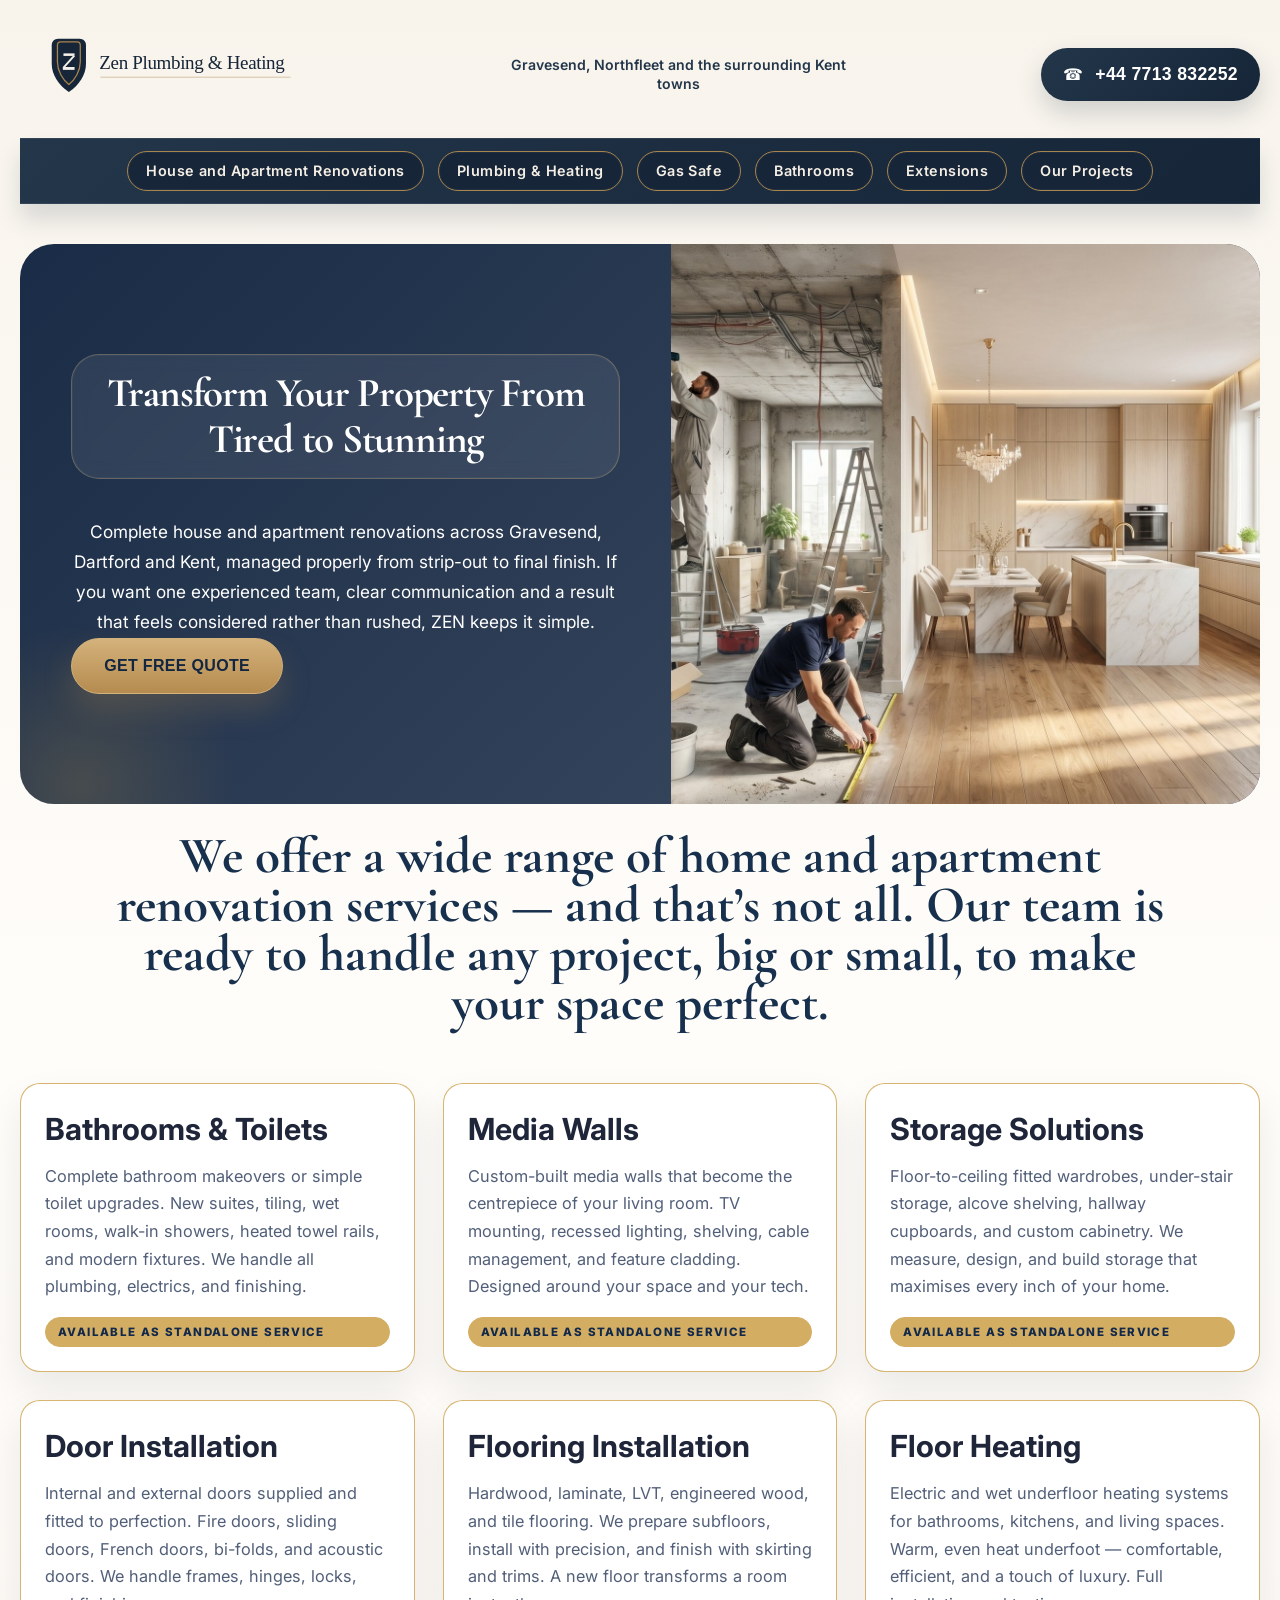
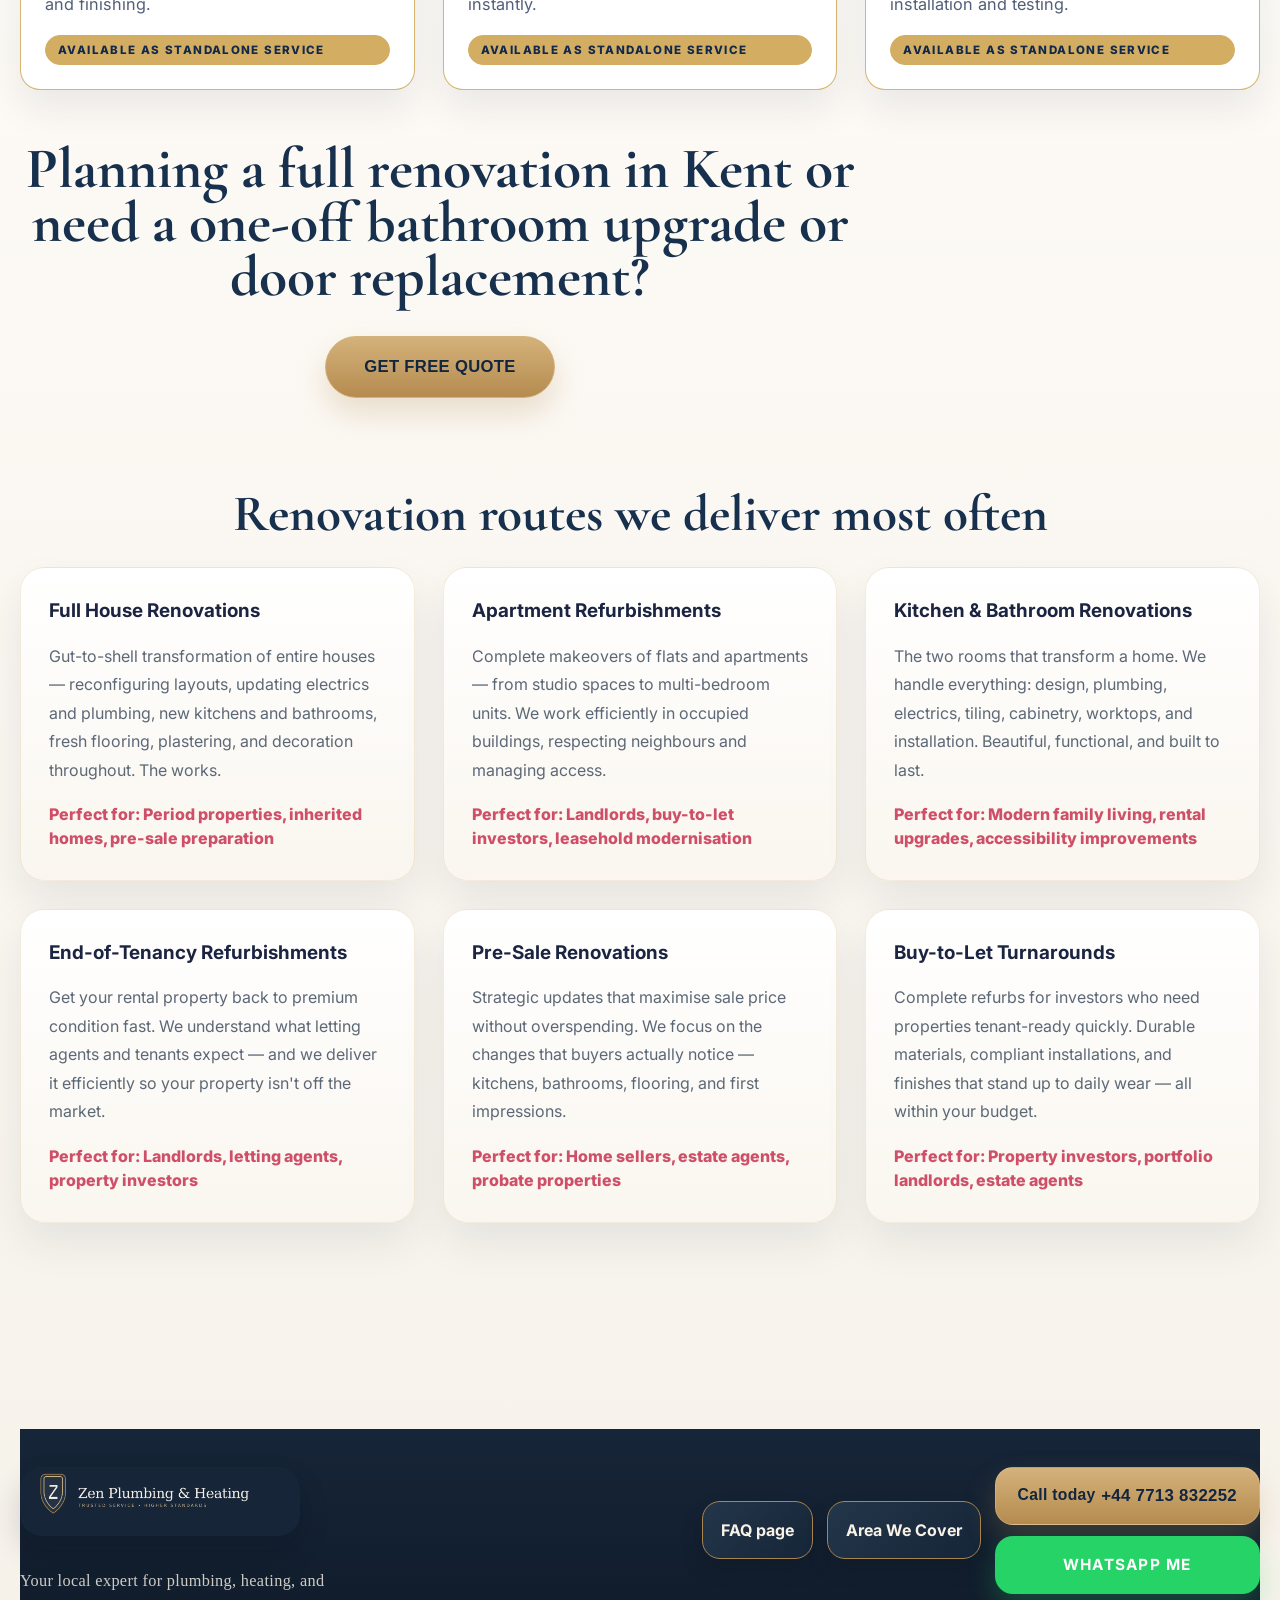
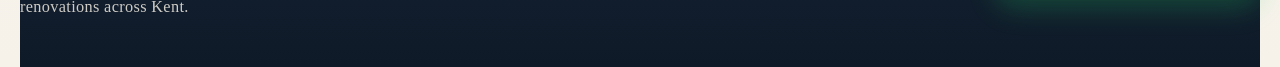
==== complete-renovations.html @ 617ad074 "Add files via upload" ====
<!DOCTYPE html>
<html lang="en">
<head>
  <meta charset="UTF-8" />
  <meta name="viewport" content="width=device-width, initial-scale=1.0" />
  <title>Complete Renovations | ZEN Property Services – Gravesend & Kent</title>
  <meta name="description" content="Founder-led plumbing, heating and home improvement services with 20+ years of experience across Dartford, Gravesend, Bexley and surrounding areas." />
  <link rel="preconnect" href="https://fonts.googleapis.com" />
  <link rel="preconnect" href="https://fonts.gstatic.com" crossorigin />
  <link href="https://fonts.googleapis.com/css2?family=Cormorant+Garamond:wght@500;600;700&family=Inter:wght@400;500;600;700&display=swap" rel="stylesheet" />
    <link rel="stylesheet" href="homepage-v2.css" />
    <link rel="stylesheet" href="homepage-v3-overrides.css" />
  <style>
.ren-shell { padding: 40px 0 84px; }
    .ren-section { margin-top: 28px; }

    .ren-hero {
      background: linear-gradient(135deg, rgba(16,35,63,0.96), rgba(16,35,63,0.8));
      color: #fff;
      border-radius: 34px;
      overflow: hidden;
      box-shadow: var(--zen-shadow);
      position: relative;
      display: grid;
      grid-template-columns: minmax(0, 1.05fr) minmax(320px, 0.95fr);
      min-height: 560px;
    }
    .ren-hero::after {
      content: '';
      position: absolute;
      inset: auto auto -140px -100px;
      width: 320px;
      height: 320px;
      border-radius: 50%;
      background: radial-gradient(circle, rgba(185,147,69,0.22), transparent 70%);
      pointer-events: none;
    }
    .ren-hero-copy {
      padding: 56px 48px;
      position: relative;
      z-index: 1;
      display: flex;
      flex-direction: column;
      justify-content: center;
    }
    .eyebrow {
      display: inline-flex;
      align-items: center;
      gap: 8px;
      width: fit-content;
      padding: 8px 14px;
      border-radius: 999px;
      background: rgba(255,255,255,0.08);
      border: 1px solid rgba(255,255,255,0.1);
      color: #f2dfb2;
      font-size: 0.78rem;
      letter-spacing: 0.14em;
      text-transform: uppercase;
      font-weight: 700;
    }
    .ren-hero h1,
    .ren-title,
    .cta-title,
.ren-hero h1 { font-size: clamp(3rem, 5vw, 5rem); }
    .ren-hero p {
      margin: 20px 0 0;
      max-width: 580px;
      color: rgba(255,255,255,0.82);
      font-size: 1.05rem;
      line-height: 1.75;
    }
    .ren-hero-actions { display: flex; flex-wrap: wrap; gap: 16px; justify-content: center; }
    .btn-primary,
    .btn-secondary {
      display: inline-flex;
      align-items: center;
      justify-content: center;
      padding: 14px 22px;
      border-radius: 999px;
      font-weight: 700;
      cursor: pointer;
      border: 0;
      font-family: inherit;
      font-size: 0.95rem;
    }
    .btn-primary {
      background: linear-gradient(135deg, #cfb16d, var(--zen-gold));
      color: var(--zen-navy-deep);
      box-shadow: 0 16px 32px rgba(185,147,69,0.28);
    }
    .btn-secondary {
      background: rgba(255,255,255,0.08);
      color: #fff;
      border: 1px solid rgba(255,255,255,0.16);
    }
    .ren-hero-points {
      display: grid;
      grid-template-columns: repeat(2, minmax(0, 1fr));
      gap: 12px;
      margin-top: 28px;
    }
    .ren-hero-points span {
      padding: 14px 16px;
      border-radius: 20px;
      background: rgba(255,255,255,0.08);
      border: 1px solid rgba(255,255,255,0.1);
      color: rgba(255,255,255,0.84);
      font-size: 0.92rem;
    }
    .ren-hero-media {
      position: relative;
      min-height: 100%;
      background: #0d1f39;
    }
    .ren-hero-media img {
      width: 100%;
      height: 100%;
      object-fit: cover;
    }
    .ren-hero-badge {
      position: absolute;
      right: 24px;
      bottom: 24px;
      max-width: 240px;
      padding: 18px 18px 16px;
      border-radius: 24px;
      background: rgba(255,255,255,0.94);
      color: var(--zen-ink);
      box-shadow: 0 16px 34px rgba(0,0,0,0.2);
    }
    .ren-hero-badge strong {
      display: block;
      font-size: 0.86rem;
      letter-spacing: 0.1em;
      text-transform: uppercase;
      color: var(--zen-navy);
    }
    .ren-hero-badge span {
      display: block;
      margin-top: 10px;
      color: var(--zen-muted);
      line-height: 1.6;
      font-size: 0.92rem;
    }

    .ren-grid-4,
    .ren-grid-3,
    .ren-gallery,
    .ren-cards,
    .footer-grid {
      display: grid;
      gap: 18px;
    }
    .ren-grid-4 { grid-template-columns: repeat(4, minmax(0, 1fr)); }
    .ren-grid-3 { grid-template-columns: repeat(3, minmax(0, 1fr)); }
    .ren-gallery { grid-template-columns: repeat(4, minmax(0, 1fr)); }
    .ren-cards { grid-template-columns: repeat(2, minmax(0, 1fr)); }
    .footer-grid { grid-template-columns: 1.2fr 0.8fr 0.8fr; }

    .stat-card,
    .panel,
    .service-card,
    .gallery-card,
    .phrase-card,
    .process-card,
    .cta-shell,
.stat-card,
    .process-card,
    .phrase-card,
    .service-card,
    .panel,
    .cta-shell { padding: 26px; }

    .stat-card strong,
    .service-card strong,
    .process-card strong,
    .phrase-card strong {
      display: block;
      font-size: 1rem;
      color: var(--zen-navy);
    }
    .stat-card span,
    .service-card p,
    .process-card p,
    .phrase-card p,
    .panel p,
    .cta-shell p,
.stat-card span { display: block; margin-top: 10px; font-size: 0.95rem; }

    .ren-title {
      font-size: clamp(2.25rem, 4vw, 3.4rem);
      color: var(--zen-navy);
    }
    .ren-intro {
      margin: 12px 0 0;
      max-width: 760px;
      color: var(--zen-muted);
      line-height: 1.8;
      font-size: 1rem;
    }

    .owner-panel {
      display: grid;
      grid-template-columns: 1.1fr 0.9fr;
      gap: 0;
      overflow: hidden;
    }
    .owner-copy {
      padding: 34px;
      background: linear-gradient(180deg, #fff 0%, #fbf8f2 100%);
    }
    .owner-copy h2 {
      margin: 0;
      font-family: 'Cormorant Garamond', serif;
      font-size: clamp(2rem, 3vw, 3rem);
      color: var(--zen-navy);
      line-height: 1.02;
    }
    .owner-copy p { margin: 16px 0 0; }
    .owner-notes {
      display: grid;
      gap: 14px;
      margin-top: 22px;
    }
    .owner-note {
      padding: 18px 18px;
      border-radius: 22px;
      background: rgba(185,147,69,0.09);
      border: 1px solid rgba(185,147,69,0.18);
    }
    .owner-note strong {
      display: block;
      color: var(--zen-navy);
      margin-bottom: 6px;
    }
    .owner-media { min-height: 100%; }
    .owner-media img { width: 100%; height: 100%; object-fit: cover; }

    .service-card {
      display: flex;
      flex-direction: column;
      gap: 14px;
    }
    .service-card .tag {
      display: inline-flex;
      width: fit-content;
      padding: 8px 12px;
      border-radius: 999px;
      background: var(--zen-gold-soft);
      color: var(--zen-navy);
      font-size: 0.78rem;
      letter-spacing: 0.12em;
      text-transform: uppercase;
      font-weight: 700;
    }
    .service-card ul {
      margin: 0;
      padding-left: 18px;
      color: var(--zen-muted);
      line-height: 1.7;
    }

    .process-card {
      position: relative;
      overflow: hidden;
    }
    .process-step {
      display: inline-grid;
      place-items: center;
      width: 42px;
      height: 42px;
      border-radius: 50%;
      background: var(--zen-navy);
      color: #fff;
      font-weight: 700;
      margin-bottom: 16px;
    }

    .gallery-band {
      background: linear-gradient(135deg, var(--zen-navy), var(--zen-navy-deep));
      color: #fff;
      border-radius: 34px;
      padding: 30px;
      box-shadow: var(--zen-shadow);
    }
    .gallery-band .ren-title { color: #fff; }
    .gallery-band .ren-intro { color: rgba(255,255,255,0.72); }
    .gallery-card {
      overflow: hidden;
      background: rgba(255,255,255,0.06);
      border-color: rgba(255,255,255,0.08);
      box-shadow: none;
    }
    .gallery-card img {
      aspect-ratio: 0.95 / 1;
      width: 100%;
      object-fit: cover;
    }
    .gallery-card div { padding: 16px; }
    .gallery-card strong {
      display: block;
      color: #fff;
      margin-bottom: 6px;
    }
    .gallery-card span {
      color: rgba(255,255,255,0.72);
      font-size: 0.92rem;
      line-height: 1.6;
    }

    .phrase-card {
      background: linear-gradient(180deg, #fff 0%, #fbf8f2 100%);
    }

    .cta-shell {
      display: grid;
      grid-template-columns: 1fr auto;
      align-items: center;
      gap: 24px;
      background: linear-gradient(135deg, #fff 0%, #faf4ea 100%);
    }
    .cta-title {
      font-size: clamp(2rem, 4vw, 3.2rem);
      color: var(--zen-navy);
    }
    .cta-actions {
      display: flex;
      gap: 12px;
      flex-wrap: wrap;
      justify-content: flex-end;
    }
.footer-bottom {
      margin-top: 22px;
      padding-top: 18px;
      border-top: 1px solid rgba(255,255,255,0.1);
      color: rgba(255,255,255,0.65);
      font-size: 0.88rem;
    }

    .quote-modal {
      position: fixed;
      inset: 0;
      background: rgba(7, 16, 31, 0.72);
      display: none;
      align-items: center;
      justify-content: center;
      padding: 24px 0;
      z-index: 60;
    }
.modal-close {
      position: absolute;
      right: 18px;
      top: 18px;
      width: 42px;
      height: 42px;
      border-radius: 50%;
      border: 0;
      background: rgba(16,35,63,0.08);
      color: var(--zen-navy);
      font-size: 1.1rem;
      cursor: pointer;
    }
    .quote-form {
      display: grid;
      gap: 14px;
      margin-top: 22px;
    }
    .quote-form label {
      display: grid;
      gap: 8px;
      color: var(--zen-navy);
      font-weight: 600;
      font-size: 0.95rem;
    }
    .quote-form input,
    .quote-form textarea {
      width: 100%;
      border-radius: 18px;
      border: 1px solid rgba(16,35,63,0.14);
      padding: 14px 16px;
      font: inherit;
      color: var(--zen-ink);
      background: #fff;
    }
    .quote-form textarea {
      min-height: 140px;
      resize: vertical;
    }

    @media (max-width: 1080px) {
      .ren-hero,
      .owner-panel,
      .cta-shell,
      .footer-grid { grid-template-columns: 1fr; }
      .ren-grid-4 { grid-template-columns: repeat(2, minmax(0, 1fr)); }
      .ren-grid-3 { grid-template-columns: repeat(2, minmax(0, 1fr)); }
      .ren-gallery { grid-template-columns: repeat(2, minmax(0, 1fr)); }
      .cta-actions { justify-content: flex-start; }
      .ren-hero-media { min-height: 340px; }
    }
    @media (max-width: 720px) {
      .ren-benefits-grid { grid-template-columns: 1fr; }
      .ren-benefits-grid { display: grid; grid-template-columns: repeat(4, minmax(0, 1fr)); gap: 18px; }
      .ren-shell { width: min(var(--zen-max), calc(100% - 20px)); padding: 22px 0 64px; }
      .topbar-inner, .nav-inner { width: min(var(--zen-max), calc(100% - 20px)); }
      .ren-grid-4,
      .ren-grid-3,
      .ren-gallery,
      .ren-cards { grid-template-columns: 1fr; }
      .ren-hero-copy,
      .owner-copy,
      .stat-card,
      .service-card,
      .process-card,
      .phrase-card,
      .cta-shell,
.ren-hero-points { grid-template-columns: 1fr; }
      .ren-hero-badge {
        position: static;
        margin: 18px;
        max-width: none;
      }
}
  

        .ren-hero--textonly {
            padding: 72px 0 36px;
        }

        .ren-hero-layout--single {
            display: block;
            max-width: 900px;
        }

        .ren-hero--textonly .ren-hero-copy { align-items: center; text-align: center; padding-top: 8px; }

        .ren-hero--textonly h1 { margin: 0 0 18px; text-align: center; display: flex; justify-content: center; }

        .ren-hero--textonly p { max-width: 860px; margin: 0 auto; color: #ffffff; font-size: 1.08rem; line-height: 1.75; text-align: center; }

        .ren-hero--textonly h1 span { display: inline-block; padding: 10px 22px; border: 1px solid rgba(214, 176, 92, 0.9); border-radius: 999px; background: rgba(255,255,255,0.08); color: #f5efe2; font-size: clamp(1.9rem, 3.8vw, 3rem); line-height: 1.08; }
.ren-hero--textonly .ren-hero-copy { align-items: center; text-align: center; padding-top: 8px; }
.ren-hero--textonly p { max-width: 860px; margin: 0 auto; color: #ffffff; font-size: 1.08rem; line-height: 1.75; text-align: center; }
.ren-hero-actions { display: flex; flex-wrap: wrap; gap: 16px; justify-content: center; }
.ren-hero-actions .button-gold { display: inline-flex; align-items: center; justify-content: center; padding: 18px 30px; border-radius: 999px; font-size: 0.95rem; font-weight: 800; letter-spacing: 0.02em; text-decoration: none; transition: transform 0.2s ease, box-shadow 0.2s ease; background: #d3ad62; color: #13294b; border: 1px solid #d3ad62; box-shadow: none; }
.ren-hero-actions .button-outline-dark { display: inline-flex; align-items: center; justify-content: center; padding: 18px 30px; border-radius: 999px; font-size: 0.95rem; font-weight: 800; letter-spacing: 0.02em; text-decoration: none; transition: transform 0.2s ease, box-shadow 0.2s ease; background: rgba(37, 56, 89, 0.96); color: #ffffff; border: 1px solid rgba(255,255,255,0.72); box-shadow: none; }
.ren-benefits-grid { display: grid; grid-template-columns: repeat(4, minmax(0, 1fr)); gap: 18px; }
.ren-card--bright { background: linear-gradient(180deg, #ffffff 0%, #fff8ef 100%); border: 1px solid rgba(211, 173, 98, 0.9); box-shadow: 0 18px 40px rgba(15, 23, 42, 0.08); }
.ren-card--bright h3 { color: #13294b; }
.ren-card--bright p { color: #44506a; }
.standalone-card { background: #fff; border-radius: 20px; box-shadow: 0 18px 38px rgba(15, 23, 42, 0.08); border: 1px solid rgba(211, 173, 98, 0.9); }
.standalone-badge { background: #d3ad62; color: #13294b; display: inline-flex; align-items: center; gap: 8px; padding: 7px 12px; border-radius: 999px; font-size: 0.72rem; font-weight: 800; letter-spacing: 0.12em; text-transform: uppercase; }
.ren-hero-actions { display: flex; flex-wrap: wrap; gap: 16px; justify-content: center; }

        .ren-benefits--bright {
            padding: 8px 0 28px;
        }

        .ren-card--bright { background: linear-gradient(180deg, #ffffff 0%, #fff8ef 100%); border: 1px solid rgba(211, 173, 98, 0.9); box-shadow: 0 18px 40px rgba(15, 23, 42, 0.08); }

        .ren-card--bright h3 {
            color: #1f2940;
        }

        .ren-card--bright p {
            color: #52607a;
        }

        .ren-trust--simple {
            padding: 22px 0 18px;
        }

        .ren-text-block {
            max-width: 860px;
        }

        .ren-text-block h2 {
            margin: 0 0 18px;
        }

        .ren-text-block p {
            margin: 0 0 14px;
            color: #44506a;
            line-height: 1.8;
            font-size: 1.02rem;
        }

        .ren-services--standalone {
            padding: 20px 0 40px;
        }

        .ren-service-grid--textonly {
            display: grid;
            grid-template-columns: repeat(3, minmax(0, 1fr));
            gap: 28px;
        }

        .standalone-card { background: #fff; border-radius: 20px; box-shadow: 0 18px 38px rgba(15, 23, 42, 0.08); border: 1px solid rgba(211, 173, 98, 0.9); }

        .standalone-card__body {
            padding: 28px 24px 24px;
            display: flex;
            flex-direction: column;
            gap: 16px;
            min-height: 100%;
        }

        .standalone-card h3 {
            margin: 0;
            font-size: 1.9rem;
            line-height: 1.15;
            color: #20263a;
        }

        .standalone-card p {
            margin: 0;
            color: #525f79;
            line-height: 1.7;
            font-size: 1.02rem;
        }

        .standalone-badge { background: #d3ad62; color: #13294b; display: inline-flex; align-items: center; gap: 8px; padding: 7px 12px; border-radius: 999px; font-size: 0.72rem; font-weight: 800; letter-spacing: 0.12em; text-transform: uppercase; }

        .ren-final-cta--simple {
            padding: 12px 0 84px;
        }

        .ren-final-cta__inner {
            max-width: 840px;
        }

        .ren-final-cta__inner h2 {
            margin: 0 0 24px;
        }

        .ren-final-cta__actions {
            display: flex;
            flex-wrap: wrap;
            gap: 14px;
        }

        @media (max-width: 980px) {
            .ren-service-grid--textonly {
                grid-template-columns: repeat(2, minmax(0, 1fr));
            }
        }

        @media (max-width: 720px) {
      .ren-benefits-grid { display: grid; grid-template-columns: repeat(4, minmax(0, 1fr)); gap: 18px; }
            .ren-hero--textonly {
                padding-top: 52px;
            }

            .ren-service-grid--textonly {
                grid-template-columns: 1fr;
            }

            .standalone-card h3 {
                font-size: 1.55rem;
            }
        }

    </style>

<style id="eh-final-complete-style">

:root { --eh-gold:#d3ad62; --eh-blue:#2d466f; --eh-navy:#13294b; }
.ren-hero, .renovation-hero, .hero { text-align:center; }
.ren-hero h1, .ren-title, .cta-title {
  font-family: "Cormorant Garamond", Georgia, serif !important;
  font-size: clamp(2rem, 3.2vw, 3rem) !important;
  line-height: 1.1 !important;
  letter-spacing: 0.01em;
  max-width: 900px;
  margin: 0 auto 18px !important;
}
.ren-hero h1 span, .ren-title span, .cta-title span {
  display:inline-block;
  padding: 12px 26px;
  border-radius: 999px;
  background: rgba(255,255,255,0.08);
  border: 1px solid rgba(211,173,98,0.9);
  backdrop-filter: blur(8px);
}
.ren-hero-copy p, .ren-copy p, .ren-hero p {
  color:#ffffff !important;
  max-width: 920px;
  margin-left:auto !important;
  margin-right:auto !important;
}
.ren-hero-actions, .cta-row, .hero-actions {
  display:flex !important;
  flex-wrap:wrap;
  justify-content:center !important;
  gap:18px !important;
}
.ren-hero-actions .btn-primary, .cta-row .btn-primary, .hero-actions .btn-primary,
.ren-hero-actions a[href*="quote"], .ren-hero a.btn-primary {
  background: var(--eh-gold) !important;
  color: var(--eh-navy) !important;
  border: 1px solid var(--eh-gold) !important;
  border-radius: 999px !important;
  box-shadow: none !important;
}
.ren-hero-actions .btn-secondary, .cta-row .btn-secondary, .hero-actions .btn-secondary,
.ren-hero-actions a[href*="owner"], .ren-hero-actions a[href*="tel"], .ren-hero a.btn-secondary {
  background: rgba(45,70,111,0.92) !important;
  color: #ffffff !important;
  border: 1px solid rgba(255,255,255,0.72) !important;
  border-radius: 999px !important;
  box-shadow: none !important;
}
.ren-benefits, .ren-benefits-grid, .ren-trust-grid, .service-grid, .services-grid, .card-grid {
  display:grid !important;
  grid-template-columns: repeat(3, minmax(0, 1fr)) !important;
  gap:18px !important;
}
.ren-benefits > *, .ren-benefits-grid > *, .ren-trust-grid > *, .service-grid > *, .services-grid > *, .card-grid > * {
  border:1px solid rgba(211,173,98,0.9) !important;
  border-radius:24px !important;
  background: rgba(255,255,255,0.05) !important;
  box-shadow:none !important;
}
.badge, .service-badge, .standalone-badge, .pill, .chip {
  background: var(--eh-gold) !important;
  color: var(--eh-navy) !important;
  border: 1px solid var(--eh-gold) !important;
  border-radius:999px !important;
}
.ren-hero {
  margin: 0 auto;
}
.ren-hero-copy {
  padding: clamp(40px, 4vw, 58px);
  align-items: flex-start;
}
.ren-hero h1 {
  margin: 0;
  max-width: 680px;
  font-family: "Cormorant Garamond", Georgia, serif;
  font-size: clamp(2.8rem, 4.8vw, 4.8rem);
  line-height: 0.94;
  letter-spacing: -0.03em;
}
.ren-hero h1 span {
  display: inline-block;
  padding: 16px 24px;
  border-radius: 28px;
  background: rgba(255,255,255,0.08);
  border: 1px solid rgba(212,178,123,0.32);
  box-shadow: inset 0 0 0 1px rgba(255,255,255,0.04);
}
.ren-hero p {
  color: #ffffff !important;
  max-width: 640px;
  font-size: 1.08rem;
}
.ren-hero .button,
.ren-final-cta__actions .button {
  display: inline-flex;
  align-items: center;
  justify-content: center;
  padding: 18px 32px;
  border-radius: 999px;
  font-size: 1rem;
  font-weight: 800;
  text-decoration: none;
  letter-spacing: 0.02em;
}
.ren-hero .button-gold,
.ren-final-cta__actions .button-gold {
  background: linear-gradient(180deg, #d4b27b 0%, #b58b4f 100%) !important;
  color: #13263f !important;
  border: 1px solid #d4b27b !important;
  box-shadow: 0 16px 30px rgba(181, 139, 79, 0.24);
}
.ren-hero .button-white,
.ren-final-cta__actions .button-white {
  background: rgba(255,255,255,0.96) !important;
  color: #17304d !important;
  border: 1px solid rgba(200, 164, 106, 0.36) !important;
  box-shadow: 0 16px 30px rgba(17, 31, 47, 0.08);
}
.ren-benefits--bright {
  padding-top: 26px;
}
.ren-benefits-grid {
  display: block;
}
.ren-benefits-panel {
  display: grid;
  grid-template-columns: repeat(4, minmax(0, 1fr));
  overflow: hidden;
  border-radius: 28px;
  background: linear-gradient(180deg, rgba(255, 253, 250, 0.98) 0%, rgba(247, 243, 235, 0.98) 100%);
  border: 1px solid rgba(200, 164, 106, 0.34);
  box-shadow: 0 16px 34px rgba(17, 31, 47, 0.07);
}
.ren-card--bright {
  min-height: 164px;
  padding: 26px 22px;
  background: transparent !important;
  border: 0 !important;
  border-right: 1px solid rgba(200, 164, 106, 0.24) !important;
  box-shadow: none !important;
  text-align: center;
}
.ren-card--bright:last-child {
  border-right: 0 !important;
}
.ren-card--bright h3 {
  margin: 0 0 10px;
  color: #17304d;
  font-family: "Cormorant Garamond", Georgia, serif;
  font-size: 1.8rem;
  line-height: 0.98;
}
.ren-card--bright p {
  margin: 0;
  color: #5d6c7c;
  font-size: 0.97rem;
  line-height: 1.6;
}
.ren-services-intro {
  max-width: 1080px;
  margin: 0 auto 34px;
  text-align: center;
}
.ren-services-intro h2 {
  margin: 0;
  color: #17304d;
  font-family: "Cormorant Garamond", Georgia, serif;
  font-size: clamp(2.6rem, 4vw, 4rem);
  line-height: 0.96;
}
.ren-final-cta__inner {
  text-align: center;
}
.ren-final-cta__inner h2 {
  margin: 0 auto;
  max-width: 1080px;
  color: #17304d;
  font-family: "Cormorant Garamond", Georgia, serif;
  font-size: clamp(2.7rem, 4.5vw, 4.15rem);
  line-height: 0.94;
}
.ren-final-cta__actions {
  display: flex;
  justify-content: center;
  gap: 18px;
  flex-wrap: wrap;
  margin-top: 32px;
}
.ren-final-cta__actions .button {
  padding: 20px 38px;
  font-size: 1.04rem;
}
.ren-focus-cards {
  padding: 8px 0 86px;
}
.ren-focus-heading {
  max-width: 900px;
  margin: 0 auto 28px;
  text-align: center;
}
.ren-focus-heading h2 {
  margin: 0;
  color: #17304d;
  font-family: "Cormorant Garamond", Georgia, serif;
  font-size: clamp(2.5rem, 4vw, 3.9rem);
  line-height: 0.96;
}
.ren-focus-grid {
  display: grid;
  grid-template-columns: repeat(3, minmax(0, 1fr));
  gap: 28px;
}
.ren-focus-card {
  padding: 30px 28px;
  border-radius: 24px;
  background: linear-gradient(180deg, rgba(255,255,255,0.98) 0%, rgba(250,246,239,0.98) 100%);
  border: 1px solid rgba(200, 164, 106, 0.22);
  box-shadow: 0 20px 44px rgba(17, 31, 47, 0.08);
}
.ren-focus-card h3 {
  margin: 0 0 18px;
  color: #1b2440;
  font-size: 1.18rem;
  line-height: 1.35;
}
.ren-focus-card p {
  margin: 0;
  color: #5c6876;
  font-size: 1rem;
  line-height: 1.78;
}
.ren-focus-card .ren-focus-tag {
  display: block;
  margin-top: 18px;
  color: #cf4e68;
  font-weight: 800;
  line-height: 1.5;
}
@media (max-width: 980px) {
  .ren-benefits, .ren-benefits-grid, .ren-trust-grid, .service-grid, .services-grid, .card-grid {
    grid-template-columns: 1fr !important;
  }
  .ren-benefits-panel {
    grid-template-columns: 1fr;
  }
  .ren-card--bright {
    border-right: 0 !important;
    border-bottom: 1px solid rgba(200, 164, 106, 0.24) !important;
  }
  .ren-card--bright:last-child {
    border-bottom: 0 !important;
  }
  .ren-hero {
    grid-template-columns: 1fr;
  }
  .ren-focus-grid {
    grid-template-columns: repeat(2, minmax(0, 1fr));
  }
}
@media (max-width: 720px) {
  .ren-focus-grid {
    grid-template-columns: 1fr;
  }
}

</style>
</head>
<body>
  <div class="site-shell">
    <header class="topbar">
      <div class="container topbar-inner">
        <div class="brand-panel">
          <a class="brand-lockup" href="index.html" aria-label="Zen Plumbing & Heating home">
            <img src="assets/zen-logo-horizontal.svg" alt="Zen Plumbing & Heating" />
          </a>
        </div>
        <div class="header-microcopy" aria-label="Service area">
          <p class="header-microcopy-text">Gravesend, Northfleet and the surrounding Kent towns</p>
        </div>
        <div class="header-actions">
          <a class="phone-chip" href="tel:+447713832252" aria-label="Call Zen Plumbing and Heating">
            <span class="phone-chip-icon">☎</span>
            <span class="phone-chip-number">+44 7713 832252</span>
          </a>
        </div>
      </div>
    </header>

    <nav class="section-nav" aria-label="Primary">
      <div class="container nav-links">
        <a href="complete-renovations.html">House and Apartment Renovations</a>
        <a href="plumbing-heating.html">Plumbing &amp; Heating</a>
        <a href="gas-safe.html">Gas Safe</a>
        <a href="bathrooms.html">Bathrooms</a>
        <a href="extensions.html">Extensions</a>
        <a href="projects.html">Our Projects</a>
        
      </div>
    </nav>

    <main class="ren-shell">
  <section class="container ren-hero">
    <div class="ren-hero-copy">
      <h1><span>Transform Your Property From Tired to Stunning</span></h1>
      <p>Complete house and apartment renovations across Gravesend, Dartford and Kent, managed properly from strip-out to final finish. If you want one experienced team, clear communication and a result that feels considered rather than rushed, ZEN keeps it simple.</p>
      <div class="ren-hero-actions">
        <button class="button button-gold" type="button" data-open-quote-modal data-cta-label="GET FREE QUOTE">GET FREE QUOTE</button>
      </div>
    </div>
    <div class="ren-hero-media">
      <img src="assets/complete-renovations-hero-20260628.jpeg" alt="Home renovation before and after transformation" />
    </div>
  </section>

  <section class="ren-section">
    <div class="container ren-services-intro">
      <h2>We offer a wide range of home and apartment renovation services &mdash; and that&rsquo;s not all. Our team is ready to handle any project, big or small, to make your space perfect.</h2>
    </div>
  </section>

  <section class="ren-services ren-services--standalone">
    <div class="container">
      <div class="ren-service-grid ren-service-grid--textonly">
        <article class="standalone-card">
          <div class="standalone-card__body">
            <h3>Bathrooms &amp; Toilets</h3>
            <p>Complete bathroom makeovers or simple toilet upgrades. New suites, tiling, wet rooms, walk-in showers, heated towel rails, and modern fixtures. We handle all plumbing, electrics, and finishing.</p>
            <span class="standalone-badge">Available as standalone service</span>
          </div>
        </article>
        <article class="standalone-card">
          <div class="standalone-card__body">
            <h3>Media Walls</h3>
            <p>Custom-built media walls that become the centrepiece of your living room. TV mounting, recessed lighting, shelving, cable management, and feature cladding. Designed around your space and your tech.</p>
            <span class="standalone-badge">Available as standalone service</span>
          </div>
        </article>
        <article class="standalone-card">
          <div class="standalone-card__body">
            <h3>Storage Solutions</h3>
            <p>Floor-to-ceiling fitted wardrobes, under-stair storage, alcove shelving, hallway cupboards, and custom cabinetry. We measure, design, and build storage that maximises every inch of your home.</p>
            <span class="standalone-badge">Available as standalone service</span>
          </div>
        </article>
        <article class="standalone-card">
          <div class="standalone-card__body">
            <h3>Door Installation</h3>
            <p>Internal and external doors supplied and fitted to perfection. Fire doors, sliding doors, French doors, bi-folds, and acoustic doors. We handle frames, hinges, locks, and finishing.</p>
            <span class="standalone-badge">Available as standalone service</span>
          </div>
        </article>
        <article class="standalone-card">
          <div class="standalone-card__body">
            <h3>Flooring Installation</h3>
            <p>Hardwood, laminate, LVT, engineered wood, and tile flooring. We prepare subfloors, install with precision, and finish with skirting and trims. A new floor transforms a room instantly.</p>
            <span class="standalone-badge">Available as standalone service</span>
          </div>
        </article>
        <article class="standalone-card">
          <div class="standalone-card__body">
            <h3>Floor Heating</h3>
            <p>Electric and wet underfloor heating systems for bathrooms, kitchens, and living spaces. Warm, even heat underfoot — comfortable, efficient, and a touch of luxury. Full installation and testing.</p>
            <span class="standalone-badge">Available as standalone service</span>
          </div>
        </article>
      </div>
    </div>
  </section>

  <section class="ren-final-cta ren-final-cta--simple">
      <div class="container ren-final-cta__inner">
        <h2>Planning a full renovation in Kent or need a one-off bathroom upgrade or door replacement?</h2>
        <div class="ren-final-cta__actions">
          <button class="button button-gold" type="button" data-open-quote-modal data-cta-label="GET FREE QUOTE">GET FREE QUOTE</button>
        </div>
      </div>
    </section>

  <section class="ren-focus-cards">
      <div class="container">
        <div class="ren-focus-heading">
          <h2>Renovation routes we deliver most often</h2>
        </div>
        <div class="ren-focus-grid">
          <article class="ren-focus-card">
            <h3>Full House Renovations</h3>
            <p>Gut-to-shell transformation of entire houses — reconfiguring layouts, updating electrics and plumbing, new kitchens and bathrooms, fresh flooring, plastering, and decoration throughout. The works.</p>
            <span class="ren-focus-tag">Perfect for: Period properties, inherited homes, pre-sale preparation</span>
          </article>
          <article class="ren-focus-card">
            <h3>Apartment Refurbishments</h3>
            <p>Complete makeovers of flats and apartments — from studio spaces to multi-bedroom units. We work efficiently in occupied buildings, respecting neighbours and managing access.</p>
            <span class="ren-focus-tag">Perfect for: Landlords, buy-to-let investors, leasehold modernisation</span>
          </article>
          <article class="ren-focus-card">
            <h3>Kitchen &amp; Bathroom Renovations</h3>
            <p>The two rooms that transform a home. We handle everything: design, plumbing, electrics, tiling, cabinetry, worktops, and installation. Beautiful, functional, and built to last.</p>
            <span class="ren-focus-tag">Perfect for: Modern family living, rental upgrades, accessibility improvements</span>
          </article>
          <article class="ren-focus-card">
            <h3>End-of-Tenancy Refurbishments</h3>
            <p>Get your rental property back to premium condition fast. We understand what letting agents and tenants expect — and we deliver it efficiently so your property isn't off the market.</p>
            <span class="ren-focus-tag">Perfect for: Landlords, letting agents, property investors</span>
          </article>
          <article class="ren-focus-card">
            <h3>Pre-Sale Renovations</h3>
            <p>Strategic updates that maximise sale price without overspending. We focus on the changes that buyers actually notice — kitchens, bathrooms, flooring, and first impressions.</p>
            <span class="ren-focus-tag">Perfect for: Home sellers, estate agents, probate properties</span>
          </article>
          <article class="ren-focus-card">
            <h3>Buy-to-Let Turnarounds</h3>
            <p>Complete refurbs for investors who need properties tenant-ready quickly. Durable materials, compliant installations, and finishes that stand up to daily wear — all within your budget.</p>
            <span class="ren-focus-tag">Perfect for: Property investors, portfolio landlords, estate agents</span>
          </article>
        </div>
      </div>
    </section>
</main>
<footer class="footer">
    <div class="container footer-panel footer-panel-home">
      <div class="footer-brand footer-brand-home">
        <img src="assets/zen-logo-reverse.png" alt="Zen Plumbing &amp; Heating logo" />
        <p class="footer-brand-tagline">Your local expert for plumbing, heating, and renovations across Kent.</p>
      </div>
    <div class="footer-actions footer-actions-home">
      <a class="footer-pill footer-pill-light" href="faq.html">FAQ page</a>
      <a class="footer-pill footer-pill-light" href="area-we-cover.html">Area We Cover</a>
      <div class="footer-contact-stack">
        <a class="footer-phone footer-phone-home footer-phone-gold" href="tel:+447713832252">Call today <strong>+44 7713 832252</strong></a>
        <a class="footer-whatsapp-home" href="https://wa.me/447713832252?text=Hello!%20I%20would%20like%20to%20get%20a%20consultation%20about%20repairs.">WhatsApp Me</a>
      </div>
    </div>
  </div>
</footer>

<div class="quote-modal" id="quote-request" hidden aria-hidden="true">
  <div class="quote-modal-backdrop" data-close-quote-modal></div>
  <div class="quote-modal-dialog" role="dialog" aria-modal="true" aria-labelledby="quote-modal-title">
    <button class="quote-modal-close" type="button" aria-label="Close request form" data-close-quote-modal>×</button>
    <div class="quote-modal-copy">
      <p class="quote-modal-kicker">Quick request</p>
      <h2 id="quote-modal-title">Tell us what you need</h2>
      <p>Fill in the details below and we will send your enquiry to our team.</p>
    </div>
    <form class="quote-modal-form" id="quote-modal-form" action="https://formsubmit.co/thaqi_100@hotmail.com" method="POST">
        <input type="hidden" name="_subject" value="New Website Enquiry" />
        <input type="hidden" name="_captcha" value="false" />
        <input type="hidden" name="_template" value="table" />
      <input type="hidden" name="ctaSource" id="quote-cta-source" value="Website enquiry" />

      <label class="quote-field">
        <span>Name</span>
        <input type="text" name="name" autocomplete="name" required />
      </label>

      <label class="quote-field">
        <span>Phone</span>
        <input type="tel" name="phone" autocomplete="tel" required />
      </label>

      <label class="quote-field">
        <span>What are you interested in?</span>
        <textarea name="interest" rows="5" required placeholder="Let us know the service you need, your postcode, if it's urgent, and any key measurements."></textarea>
      </label>

      <button class="quote-submit" type="submit">Send</button>
      <p class="quote-modal-note" id="quote-modal-note">When you press Send, your enquiry is sent to our team and we will get back to you as soon as possible.</p>
    </form>
  </div>
</div>
  </div>
  <script>
    (function () {
      const modal = document.getElementById('quote-request');
      const form = document.getElementById('quote-modal-form');
      const ctaSource = document.getElementById('quote-cta-source');
      const triggers = document.querySelectorAll('[data-open-quote-modal]');
      const closeButtons = document.querySelectorAll('[data-close-quote-modal]');

      if (!modal || !form || !ctaSource || !triggers.length) {
        return;
      }

      const openModal = function (sourceLabel) {
        ctaSource.value = sourceLabel || 'Website enquiry';
        modal.hidden = false;
        modal.setAttribute('aria-hidden', 'false');
        document.body.classList.add('quote-modal-open');
        const firstInput = form.querySelector('input[name="name"]');
        if (firstInput) {
          window.setTimeout(function () { firstInput.focus(); }, 60);
        }
      };

      const closeModal = function () {
        modal.hidden = true;
        modal.setAttribute('aria-hidden', 'true');
        document.body.classList.remove('quote-modal-open');
      };

      triggers.forEach(function (trigger) {
        trigger.addEventListener('click', function (event) {
          event.preventDefault();
          openModal(trigger.getAttribute('data-cta-label'));
        });
      });

      closeButtons.forEach(function (button) {
        button.addEventListener('click', closeModal);
      });

      document.addEventListener('keydown', function (event) {
        if (event.key === 'Escape' && !modal.hidden) {
          closeModal();
        }
      });

      
    }());
  </script>
</body>
</html>
---- homepage-v2.css ----
:root {
  --navy: #162538;
  --navy-soft: #23364a;
  --navy-deep: #0f1a28;
  --gold: #a8844e;
  --gold-soft: #c5a571;
  --ivory: #f7f3eb;
  --paper: #fffdfa;
  --ink: #2d3540;
  --muted: #667485;
  --line: rgba(22, 37, 56, 0.1);
  --line-gold: rgba(168, 132, 78, 0.22);
  --shadow: 0 20px 46px rgba(22, 37, 56, 0.12);
  --radius-lg: 30px;
  --radius-md: 22px;
  --radius-sm: 16px;
  --container: 1380px;
}

* {
  box-sizing: border-box;
}

html {
  scroll-behavior: smooth;
}

body {
  margin: 0;
  font-family: "Inter", "Segoe UI", sans-serif;
  background: linear-gradient(180deg, #f8f4ec 0%, #fffdfa 32%, #f6f2ea 100%);
  color: var(--ink);
}

img {
  max-width: 100%;
  display: block;
}

a {
  color: inherit;
  text-decoration: none;
}

.site-shell {
  width: min(calc(100% - 40px), var(--container));
  margin: 0 auto;
}

.topbar {
  padding: 28px 0 18px;
}

.topbar-inner {
  display: grid;
  grid-template-columns: minmax(280px, 460px) minmax(260px, 1fr) auto;
  gap: 18px;
  align-items: center;
}

.brand-panel {
  display: flex;
  align-items: center;
  gap: 0;
  min-width: 0;
}

.header-microcopy {
  display: grid;
  gap: 8px;
  justify-items: center;
  align-content: center;
  text-align: center;
}

.header-microcopy p {
  margin: 0;
  display: inline-flex;
  align-items: center;
  gap: 8px;
  color: var(--navy-soft);
  font-size: 0.88rem;
  line-height: 1.35;
  font-weight: 600;
}

.header-microcopy-icon {
  font-size: 0.95rem;
}

.brand-lockup img {
  width: min(100%, 552px);
}

.brand-copy {
  display: none;
  flex-direction: column;
  gap: 8px;
  min-width: 0;
  justify-content: center;
}

.brand-title {
  display: none;
}

.brand-subtitle {
  margin: 0;
  max-width: 560px;
  font-size: 0.95rem;
  line-height: 1.5;
  color: var(--navy-soft);
  font-weight: 500;
}

.phone-chip {
  display: inline-flex;
  align-items: center;
  gap: 12px;
  padding: 16px 22px;
  border-radius: 999px;
  background: linear-gradient(135deg, var(--navy-soft), var(--navy));
  color: #fff;
  white-space: nowrap;
  box-shadow: 0 12px 26px rgba(22, 37, 56, 0.18);
}

.phone-chip-icon {
  width: 20px;
  height: 20px;
  flex: 0 0 20px;
}

.phone-chip-number {
  font-family: "Avenir Next", "Helvetica Neue", Helvetica, Arial, sans-serif;
  font-size: 1.1rem;
  font-weight: 600;
  letter-spacing: 0.02em;
}

.callback-btn,
.cta-gold,
.cta-dark,
.cta-outline {
  display: inline-flex;
  align-items: center;
  justify-content: center;
  min-height: 54px;
  padding: 14px 26px;
  border-radius: 999px;
  border: 1px solid transparent;
  font-size: 0.96rem;
  font-weight: 700;
  letter-spacing: 0.08em;
  text-transform: uppercase;
  transition: transform 0.25s ease, box-shadow 0.25s ease, background 0.25s ease;
}

.callback-btn,
.cta-gold {
  background: linear-gradient(135deg, var(--gold-soft), var(--gold));
  color: #fffdf8;
  box-shadow: 0 14px 28px rgba(168, 132, 78, 0.25);
}

.cta-dark {
  background: linear-gradient(135deg, var(--navy-soft), var(--navy));
  color: #fff;
  box-shadow: 0 14px 28px rgba(22, 37, 56, 0.18);
}

.cta-outline {
  border-color: rgba(255, 255, 255, 0.42);
  background: rgba(255, 255, 255, 0.08);
  color: #fff;
  backdrop-filter: blur(8px);
}

.callback-btn:hover,
.cta-gold:hover,
.cta-dark:hover,
.cta-outline:hover {
  transform: translateY(-2px);
}

.section-nav {
  position: sticky;
  top: 0;
  z-index: 20;
  background: linear-gradient(135deg, var(--navy-soft), var(--navy));
  border-top: 1px solid rgba(255, 255, 255, 0.08);
  border-bottom: 1px solid rgba(255, 255, 255, 0.08);
  box-shadow: 0 16px 24px rgba(22, 37, 56, 0.14);
}

.nav-links {
  display: flex;
  align-items: center;
  justify-content: center;
  gap: 14px;
  min-height: 64px;
  flex-wrap: wrap;
  padding: 10px 0;
}

.nav-links a {
  display: inline-flex;
  align-items: center;
  justify-content: center;
  min-height: 40px;
  padding: 10px 18px;
  border-radius: 999px;
  border: 1px solid var(--gold);
  background: rgba(22, 37, 56, 0.92);
  color: #f5efe6;
  font-size: 0.9rem;
  font-weight: 600;
  letter-spacing: 0.03em;
  white-space: nowrap;
  position: relative;
  box-shadow: inset 0 0 0 1px rgba(255, 255, 255, 0.04);
}

.nav-links a::after {
  content: "";
  position: absolute;
  left: 14px;
  right: 14px;
  bottom: 7px;
  height: 2px;
  transform: scaleX(0);
  transform-origin: center;
  background: linear-gradient(90deg, transparent, var(--gold-soft), transparent);
  transition: transform 0.25s ease;
}

.nav-links a:hover::after,
.nav-links a.active::after {
  transform: scaleX(1);
}

.page-intro {
  padding: 36px 0 18px;
}

.page-intro p,
.eyebrow-title {
  margin: 0;
  text-align: center;
  color: var(--navy-soft);
  font-size: 1.18rem;
  font-weight: 600;
  letter-spacing: 0.03em;
}

.route-grid {
  display: grid;
  grid-template-columns: repeat(2, minmax(0, 1fr));
  gap: 24px;
  padding: 8px 0 34px;
}

.route-card {
  overflow: hidden;
  border-radius: var(--radius-lg);
  background: var(--paper);
  border: 1px solid var(--line);
  box-shadow: var(--shadow);
}

.route-card-media {
  position: relative;
}

.route-card-media-tall::after {
  content: "";
  position: absolute;
  inset: 0;
  background: linear-gradient(180deg, rgba(15, 26, 40, 0.12) 0%, rgba(15, 26, 40, 0.18) 100%);
}

.route-card-media img {
  width: 100%;
  height: 370px;
  object-fit: cover;
}

.route-card-overlay {
  position: absolute;
  inset: 0;
  display: flex;
  align-items: center;
  justify-content: center;
  padding: 28px;
  text-align: center;
  z-index: 1;
}

.route-card-title {
  margin: 0;
  padding: 12px 24px;
  border-radius: 20px;
  background: rgba(247, 243, 235, 0.78);
  color: var(--navy);
  font-family: "Cormorant Garamond", Georgia, serif;
  font-size: clamp(2.35rem, 4vw, 3.6rem);
  line-height: 0.95;
  box-shadow: 0 12px 32px rgba(22, 37, 56, 0.14);
}

.route-card-label {
  position: absolute;
  top: 22px;
  left: 22px;
  padding: 9px 16px;
  border-radius: 999px;
  background: rgba(15, 26, 40, 0.82);
  color: #fff;
  font-size: 0.82rem;
  font-weight: 700;
  letter-spacing: 0.08em;
  text-transform: uppercase;
}

.route-card-body {
  display: flex;
  flex-direction: column;
  gap: 18px;
  padding: 24px 26px 28px;
}

.route-card-body h2 {
  margin: 0;
  font-family: "Cormorant Garamond", Georgia, serif;
  font-size: clamp(2rem, 3.1vw, 2.75rem);
  line-height: 0.95;
  color: var(--navy);
}

.route-card-body p {
  margin: 0;
  color: var(--navy-soft);
  line-height: 1.7;
  font-size: 0.96rem;
  font-weight: 500;
}

.route-card-actions {
  display: flex;
  flex-wrap: wrap;
  gap: 14px;
}

.content-section {
  padding: 34px 0;
}

.section-card {
  background: rgba(255, 253, 250, 0.92);
  border: 1px solid var(--line);
  border-radius: var(--radius-lg);
  box-shadow: var(--shadow);
}

.founder-grid {
  display: grid;
  grid-template-columns: minmax(300px, 440px) minmax(0, 1fr);
  gap: 30px;
  align-items: stretch;
  padding: 30px;
}

.founder-grid img {
  width: 100%;
  height: 100%;
  min-height: 420px;
  object-fit: cover;
  border-radius: 24px;
}

.founder-copy {
  display: flex;
  flex-direction: column;
  justify-content: center;
  gap: 18px;
}

.section-kicker {
  margin: 0;
  color: var(--gold);
  font-size: 0.82rem;
  font-weight: 800;
  letter-spacing: 0.14em;
  text-transform: uppercase;
}

.section-title {
  margin: 0;
  font-family: "Cormorant Garamond", Georgia, serif;
  font-size: clamp(2.25rem, 4vw, 3.6rem);
  line-height: 0.95;
  color: var(--navy);
}

.section-copy,
.rich-copy p,
.gas-safe-intro p,
.certificate-list li,
.service-list li,
.coverage-card p,
.contact-strip p {
  margin: 0;
  color: var(--muted);
  line-height: 1.7;
  font-size: 1.02rem;
}

.services-grid,
.footer-links,
.gas-safe-grid,
.certificate-grid,
.coverage-grid,
.mini-grid {
  display: grid;
  gap: 20px;
}

.services-grid {
  grid-template-columns: repeat(4, minmax(0, 1fr));
}

.mini-grid {
  grid-template-columns: repeat(4, minmax(0, 1fr));
}

.info-card,
.mini-card,
.gas-safe-card,
.coverage-card {
  padding: 24px;
  border-radius: 24px;
  background: rgba(255, 253, 250, 0.96);
  border: 1px solid var(--line);
  box-shadow: 0 14px 30px rgba(22, 37, 56, 0.08);
}

.info-card h3,
.mini-card h3,
.gas-safe-card h3,
.coverage-card h3,
.footer-panel h3 {
  margin: 0 0 12px;
  font-family: "Cormorant Garamond", Georgia, serif;
  font-size: 1.7rem;
  color: var(--navy);
}

.info-card p,
.mini-card p,
.gas-safe-card p,
.coverage-card p,
.footer-links a,
.gas-safe-card li,
.certificate-card li {
  color: var(--muted);
  line-height: 1.65;
}

.mini-card a,
.info-card a {
  color: var(--navy-soft);
  font-weight: 700;
}

.footer {
  margin-top: 36px;
  padding: 38px 0 46px;
  background: linear-gradient(180deg, var(--navy) 0%, var(--navy-deep) 100%);
  color: #f8f1e6;
}

.footer-panel {
  display: grid;
  grid-template-columns: minmax(270px, 1.15fr) 1fr auto;
  gap: 26px;
  align-items: start;
}

.footer-panel-home {
  grid-template-columns: minmax(320px, 520px) minmax(320px, 1fr);
  justify-content: center;
  gap: 28px 36px;
  align-items: start;
}

.footer-actions-home {
  display: grid;
  gap: 22px;
  justify-items: center;
}

.footer-brand img {
  width: min(100%, 360px);
  filter: brightness(0) invert(1) saturate(0.4);
}

.footer-brand-home img {
  width: min(100%, 520px);
  filter: none;
  border-radius: 22px;
  box-shadow: 0 14px 30px rgba(6, 12, 20, 0.16);
}

.footer-brand p,
.footer-links a,
.footer-phone-note {
  color: rgba(248, 241, 230, 0.82);
}

.footer-links {
  grid-template-columns: repeat(2, minmax(0, 1fr));
}

.footer-links a {
  display: block;
  margin-bottom: 12px;
}

.footer-links-home {
  align-content: start;
  gap: 14px;
  justify-items: center;
  justify-self: center;
}

.footer-pill {
  display: inline-flex !important;
  align-items: center;
  justify-content: center;
  min-height: 58px;
  padding: 14px 18px;
  margin-bottom: 0 !important;
  border-radius: 18px;
  background: linear-gradient(135deg, var(--navy-soft), var(--navy));
  color: #f8f1e6 !important;
  border: 1px solid var(--gold);
  box-shadow: 0 10px 22px rgba(6, 12, 20, 0.16);
  font-weight: 700;
  text-align: center;
}

.footer-cta {
  display: flex;
  flex-direction: column;
  gap: 16px;
  align-items: flex-end;
}

.footer-phone {
  font-family: "Avenir Next", "Helvetica Neue", Helvetica, Arial, sans-serif;
  font-size: clamp(1.5rem, 2vw, 2rem);
  font-weight: 700;
  letter-spacing: 0.02em;
  color: #fff;
}

.footer-phone-note {
  margin: 0;
  font-size: 0.9rem;
}

.footer-contact-home {
  display: flex;
  flex-direction: column;
  align-items: center;
  gap: 12px;
  justify-self: center;
  text-align: center;
}

.footer-offer-card {
  grid-column: 1 / -1;
  padding: 28px;
  border-radius: 26px;
  background: rgba(255, 255, 255, 0.05);
  border: 1px solid rgba(255, 255, 255, 0.1);
  box-shadow: 0 18px 38px rgba(6, 12, 20, 0.18);
}

.footer-offer-card h3 {
  margin: 0 0 18px;
  font-family: "Cormorant Garamond", Georgia, serif;
  font-size: clamp(2rem, 3vw, 2.6rem);
  color: #fff;
}

.footer-offer-list {
  display: grid;
  grid-template-columns: repeat(3, minmax(0, 1fr));
  gap: 12px;
}

.footer-offer-list span {
  padding: 13px 16px;
  border-radius: 18px;
  background: linear-gradient(135deg, var(--navy-soft), var(--navy));
  border: 1px solid var(--gold);
  color: #f8f1e6;
  line-height: 1.5;
}

.footer-offer-cta {
  margin: 18px 0 0;
  color: #fff;
  font-weight: 700;
}

.footer-call-label {
  margin: 0;
  color: rgba(248, 241, 230, 0.82);
  font-size: 0.98rem;
  letter-spacing: 0.08em;
  text-transform: uppercase;
}

.footer-phone-gold {
  display: inline-flex;
  align-items: center;
  justify-content: center;
  min-height: 72px;
  padding: 18px 26px;
  border-radius: 22px;
  background: linear-gradient(135deg, var(--gold-soft), var(--gold));
  color: #fffdf8;
  box-shadow: 0 16px 30px rgba(168, 132, 78, 0.3);
}

.founder-copy-rich .rich-copy {
  display: grid;
  gap: 14px;
}

.founder-copy-rich strong {
  color: var(--navy);
  font-weight: 800;
}

.cta-whatsapp {
  display: inline-flex;
  align-items: center;
  justify-content: center;
  min-height: 54px;
  padding: 14px 26px;
  border-radius: 999px;
  background: #25d366;
  color: #fff;
  font-size: 0.96rem;
  font-weight: 700;
  letter-spacing: 0.08em;
  text-transform: uppercase;
  box-shadow: 0 14px 28px rgba(37, 211, 102, 0.24);
  transition: transform 0.25s ease, box-shadow 0.25s ease, background 0.25s ease;
}

.cta-whatsapp:hover {
  transform: translateY(-2px);
}

.section-heading-centered {
  text-align: center;
}

.services-showcase {
  padding-top: 8px;
}

.services-pills-grid {
  display: grid;
  grid-template-columns: repeat(4, minmax(0, 1fr));
  gap: 18px;
  margin-top: 26px;
}

.service-pill-card {
  display: flex;
  align-items: center;
  justify-content: center;
  min-height: 112px;
  padding: 20px 18px;
  border-radius: 24px;
  background: rgba(255, 253, 250, 0.96);
  border: 1px solid var(--line-gold);
  box-shadow: 0 14px 30px rgba(22, 37, 56, 0.08);
  color: var(--navy);
  text-align: center;
  font-family: "Cormorant Garamond", Georgia, serif;
  font-size: 1.65rem;
  line-height: 1.05;
}

.process-grid {
  display: grid;
  grid-template-columns: repeat(4, minmax(0, 1fr));
  gap: 22px;
  margin-top: 26px;
}

.process-step {
  position: relative;
  padding: 28px 22px 24px;
  border-radius: 26px;
  background: linear-gradient(180deg, rgba(255, 253, 250, 0.98) 0%, rgba(247, 243, 235, 0.98) 100%);
  border: 1px solid var(--line-gold);
  box-shadow: 0 18px 34px rgba(22, 37, 56, 0.08);
}

.process-step::after {
  content: "→";
  position: absolute;
  top: 42px;
  right: -18px;
  color: var(--gold);
  font-size: 1.7rem;
  font-weight: 700;
}

.process-step:last-child::after {
  display: none;
}

.process-number {
  width: 56px;
  height: 56px;
  display: inline-flex;
  align-items: center;
  justify-content: center;
  margin-bottom: 16px;
  border-radius: 50%;
  background: linear-gradient(135deg, var(--navy-soft), var(--navy));
  color: #fff;
  font-size: 1.35rem;
  font-weight: 800;
  box-shadow: 0 12px 24px rgba(22, 37, 56, 0.16);
}

.process-step h3 {
  margin: 0 0 10px;
  color: var(--navy);
  font-family: "Cormorant Garamond", Georgia, serif;
  font-size: 2rem;
  line-height: 0.98;
}

.process-step p {
  margin: 0;
  color: var(--muted);
  line-height: 1.6;
  font-size: 0.96rem;
}

.page-hero,
.gas-safe-layout {
  padding: 36px 0;
}

.gas-safe-hero {
  display: grid;
  grid-template-columns: minmax(0, 1.06fr) minmax(360px, 0.94fr);
  gap: 28px;
  align-items: stretch;
}

.gas-safe-intro,
.gas-safe-media,
.contact-strip {
  padding: 30px;
  border-radius: var(--radius-lg);
  background: rgba(255, 253, 250, 0.95);
  border: 1px solid var(--line);
  box-shadow: var(--shadow);
}

.gas-safe-register {
  display: inline-flex;
  align-items: center;
  gap: 10px;
  margin-bottom: 18px;
  padding: 10px 16px;
  border-radius: 999px;
  background: rgba(168, 132, 78, 0.12);
  border: 1px solid var(--line-gold);
  color: var(--navy);
  font-size: 0.92rem;
  font-weight: 700;
}

.gas-safe-media img {
  width: 100%;
  height: 100%;
  min-height: 520px;
  object-fit: cover;
  border-radius: 24px;
}

.gas-safe-grid {
  grid-template-columns: repeat(2, minmax(0, 1fr));
  margin-top: 26px;
}

.service-list,
.certificate-list {
  margin: 0;
  padding-left: 20px;
  display: grid;
  gap: 10px;
}

.certificate-grid,
.coverage-grid {
  grid-template-columns: repeat(3, minmax(0, 1fr));
  margin-top: 26px;
}

.certificate-card {
  padding: 24px;
  border-radius: 24px;
  background: rgba(255, 253, 250, 0.96);
  border: 1px solid var(--line);
  box-shadow: 0 14px 30px rgba(22, 37, 56, 0.08);
}

.certificate-card h3 {
  margin: 0 0 12px;
  font-family: "Cormorant Garamond", Georgia, serif;
  font-size: 1.65rem;
  color: var(--navy);
}

.contact-strip {
  display: flex;
  flex-wrap: wrap;
  align-items: center;
  justify-content: space-between;
  gap: 20px;
}

@media (max-width: 1260px) {
  .topbar-inner {
    grid-template-columns: 1fr;
  }

  .header-microcopy {
    justify-items: start;
    text-align: left;
  }

  .phone-chip,
  .callback-btn {
    justify-self: start;
  }

  .nav-links {
    justify-content: center;
    padding: 8px 0;
  }

  .services-grid,
  .mini-grid,
  .gas-safe-grid,
  .certificate-grid,
  .coverage-grid,
  .footer-links,
  .services-pills-grid,
  .process-grid,
  .footer-offer-list {
    grid-template-columns: repeat(2, minmax(0, 1fr));
  }

  .process-step::after {
    display: none;
  }
}

@media (max-width: 980px) {
  .topbar {
    padding-top: 22px;
  }

  .brand-panel {
    flex-direction: column;
    align-items: flex-start;
    gap: 18px;
  }

  .header-microcopy {
    justify-items: center;
    text-align: center;
  }

  .brand-lockup img {
    width: min(100%, 276px);
  }

  .route-grid,
  .founder-grid,
  .gas-safe-hero,
  .footer-panel {
    grid-template-columns: 1fr;
  }

  .route-card-media img {
    height: 320px;
  }

  .footer-cta {
    align-items: flex-start;
  }

  .footer-contact-home {
    align-items: center;
  }

  .footer-panel-home {
    grid-template-columns: 1fr;
    gap: 20px;
  }

  .footer-brand-home,
  .footer-actions-home {
    justify-self: center;
  }
}

@media (max-width: 760px) {
  .site-shell {
    width: min(calc(100% - 24px), var(--container));
  }

  .page-intro {
    padding-top: 26px;
  }

  .brand-title {
    font-size: 1.55rem;
  }

  .brand-subtitle,
  .phone-chip-number,
  .route-card-body p,
  .section-copy,
  .rich-copy p,
  .gas-safe-intro p,
  .certificate-list li,
  .service-list li,
  .coverage-card p,
  .contact-strip p {
    font-size: 0.96rem;
  }

  .services-grid,
  .mini-grid,
  .gas-safe-grid,
  .certificate-grid,
  .coverage-grid,
  .footer-links,
  .services-pills-grid,
  .process-grid,
  .footer-offer-list {
    grid-template-columns: 1fr;
  }

  .route-card-media img {
    height: 260px;
  }

  .route-card-title {
    font-size: 2rem;
    padding: 10px 18px;
  }

  .gas-safe-media img,
  .founder-grid img {
    min-height: 300px;
  }
}


.services-cta-row {
  margin-top: 28px;
  display: flex;
  justify-content: center;
}

.trust-strip {
  background: var(--navy);
  border: 1px solid rgba(191, 151, 89, 0.22);
  border-radius: 30px;
  padding: 24px 28px;
  margin: 16px 0 0;
}

.trust-strip-inner {
  display: grid;
  grid-template-columns: repeat(3, minmax(0, 1fr));
  gap: 18px;
  align-items: center;
}

.trust-strip-item {
  display: flex;
  align-items: center;
  justify-content: center;
  gap: 14px;
  padding: 10px 12px;
  color: rgba(248, 244, 236, 0.92);
  text-align: left;
}

.trust-strip-icon {
  width: 44px;
  height: 44px;
  border-radius: 14px;
  display: inline-flex;
  align-items: center;
  justify-content: center;
  background: rgba(191, 151, 89, 0.12);
  border: 1px solid rgba(191, 151, 89, 0.32);
  font-size: 1.2rem;
}

.trust-strip-copy strong {
  display: block;
  color: #fff;
  font-size: 1.05rem;
  letter-spacing: 0.04em;
}

.trust-strip-gas-safe img {
  width: 56px;
  height: 56px;
  object-fit: contain;
  border-radius: 10px;
  background: #fff;
  padding: 4px;
}

.projects-placeholder-section {
  margin-top: 26px;
  border-radius: 32px;
  padding: clamp(28px, 5vw, 46px);
  background: linear-gradient(180deg, rgba(255,255,255,0.92), rgba(244,238,229,0.9));
  box-shadow: 0 22px 48px rgba(23, 35, 56, 0.08);
}

.projects-placeholder-grid {
  display: grid;
  grid-template-columns: repeat(3, minmax(0, 1fr));
  gap: 18px;
}

.project-placeholder-card {
  min-height: 180px;
  border-radius: 24px;
  border: 1px dashed rgba(191, 151, 89, 0.58);
  background: rgba(255,255,255,0.72);
  padding: 24px;
  display: flex;
  flex-direction: column;
  justify-content: center;
  gap: 10px;
}

.project-placeholder-card strong {
  color: var(--navy);
  font-size: 1.08rem;
}

.footer-brand-tagline {
  margin: 12px 0 0;
  color: var(--gold);
  font-family: "Cormorant Garamond", serif;
  font-size: 1.22rem;
  line-height: 1.2;
  max-width: 420px;
}

@media (max-width: 980px) {
  .trust-strip-inner,
  .projects-placeholder-grid {
    grid-template-columns: 1fr;
  }

  .trust-strip-item {
    justify-content: flex-start;
  }
}

.trust-strip-icon-image img {
  width: 52px;
  height: auto;
  display: block;
  border-radius: 6px;
  box-shadow: 0 8px 20px rgba(0, 0, 0, 0.18);
}

.trust-strip-copy span {
  display: block;
  font-size: 0.9rem;
  color: rgba(255, 255, 255, 0.76);
}

.footer-brand-tagline {
  margin-top: 0.85rem;
  max-width: 280px;
  font-family: "Cormorant Garamond", Georgia, serif;
  font-size: 1.15rem;
  line-height: 1.35;
  color: var(--gold);
}
.services-cta-row {
  display: flex;
  justify-content: center;
  margin-top: 28px;
}

.trust-strip {
  background: var(--navy-deep);
  border-top: 1px solid rgba(201, 166, 107, 0.32);
  border-bottom: 1px solid rgba(201, 166, 107, 0.32);
  padding: 28px 0;
}

.trust-strip-inner {
  display: grid;
  grid-template-columns: repeat(3, minmax(0, 1fr));
  gap: 20px;
  align-items: center;
}

.trust-strip-item {
  display: flex;
  align-items: center;
  gap: 14px;
  justify-content: center;
  text-align: left;
}

.trust-strip-copy strong {
  display: block;
  color: var(--white);
  font-size: 1.2rem;
  letter-spacing: 0.03em;
}

.trust-strip-copy span {
  display: block;
  color: rgba(255, 255, 255, 0.78);
  font-size: 0.95rem;
}

.projects-placeholder-grid {
  display: grid;
  grid-template-columns: repeat(3, minmax(0, 1fr));
  gap: 20px;
  margin-top: 28px;
}

.project-placeholder-card {
  min-height: 220px;
}

.footer-brand-tagline {
  margin-top: 12px;
  color: var(--gold);
  font-family: var(--font-display);
  font-size: 1rem;
  line-height: 1.5;
}

@media (max-width: 900px) {
  .trust-strip-inner,
  .projects-placeholder-grid {
    grid-template-columns: 1fr;
  }

  .trust-strip-item {
    justify-content: flex-start;
  }
}
.header-center .header-kicker {
  display: block;
}

.header-center .header-kicker--muted {
  display: block;
}

.footer-brand-tagline {
  color: var(--gold);
  font-family: "Cormorant Garamond", Georgia, serif;
  font-size: 1.15rem;
  line-height: 1.4;
  margin: 1rem 0 0;
  max-width: 20rem;
}

.services-cta-row {
  display: flex;
  justify-content: center;
  margin-top: 2rem;
}

.trust-strip {
  background: var(--navy);
  padding: 2rem 0;
}

.trust-strip-inner {
  width: min(1180px, calc(100% - 3rem));
  margin: 0 auto;
  display: grid;
  grid-template-columns: repeat(3, minmax(0, 1fr));
  gap: 1.5rem;
}

.trust-strip-item {
  background: rgba(255, 255, 255, 0.04);
  border: 1px solid rgba(196, 155, 99, 0.4);
  border-radius: 18px;
  padding: 1.2rem 1rem;
  color: #fff;
  display: flex;
  align-items: center;
  justify-content: center;
  gap: 0.9rem;
  text-align: left;
}

.trust-strip-icon {
  font-size: 1.35rem;
  line-height: 1;
}

.trust-strip-text strong {
  display: block;
  font-size: 1.25rem;
  color: #fff;
}

.trust-strip-text span {
  display: block;
  color: rgba(255, 255, 255, 0.78);
  font-size: 0.95rem;
  margin-top: 0.2rem;
}

.trust-strip-gas-safe img {
  width: 44px;
  height: 44px;
  object-fit: contain;
  background: #fff;
  border-radius: 10px;
  padding: 0.15rem;
}

.projects-placeholder-section {
  padding: 4.5rem 0 5rem;
  background: #f8f4ee;
}

.projects-placeholder-grid {
  display: grid;
  grid-template-columns: repeat(3, minmax(0, 1fr));
  gap: 1.35rem;
  margin-top: 2rem;
}

.project-placeholder-card {
  background: #fff;
  border: 1px dashed rgba(196, 155, 99, 0.7);
  border-radius: 20px;
  min-height: 220px;
  display: flex;
  align-items: center;
  justify-content: center;
  padding: 1.5rem;
  text-align: center;
  color: #6f6660;
}

@media (max-width: 900px) {
  .trust-strip-inner,
  .projects-placeholder-grid {
    grid-template-columns: 1fr;
  }
}
.homepage-home-refresh-anchor {
  display: none;
}


/* Homepage structural cleanup overrides - 2026-06-12 */
.services-cta-row {
  display: flex;
  justify-content: center;
  margin-top: 28px;
}

.trust-strip {
  background: #14263d;
  border-top: 1px solid rgba(201, 162, 92, 0.28);
  border-bottom: 1px solid rgba(201, 162, 92, 0.28);
  padding: 26px 0;
}

.trust-strip-inner {
  display: grid;
  grid-template-columns: repeat(3, minmax(0, 1fr));
  gap: 18px;
  align-items: stretch;
}

.trust-strip-item {
  display: flex;
  align-items: center;
  justify-content: center;
  gap: 14px;
  padding: 18px 20px;
  border: 1px solid rgba(201, 162, 92, 0.34);
  border-radius: 18px;
  background: rgba(255, 255, 255, 0.02);
}

.trust-strip-icon {
  font-size: 28px;
  line-height: 1;
}

.trust-strip-copy {
  text-align: left;
}

.trust-strip-copy strong {
  display: block;
  color: #f6f1e8;
  font-size: 1.1rem;
  letter-spacing: 0.01em;
}

.trust-strip-gas-safe img {
  width: 52px;
  height: auto;
  display: block;
  border-radius: 8px;
  background: #fff;
}

.projects-placeholder-section {
  padding-top: 28px;
}

.projects-placeholder-grid {
  display: grid;
  grid-template-columns: repeat(3, minmax(0, 1fr));
  gap: 20px;
}

.project-placeholder-card {
  min-height: 220px;
  display: flex;
  align-items: center;
  justify-content: center;
  border-radius: 22px;
  border: 1px dashed rgba(201, 162, 92, 0.55);
  background: linear-gradient(180deg, rgba(20, 38, 61, 0.06), rgba(20, 38, 61, 0.12));
  color: #314865;
  font-weight: 600;
  text-align: center;
  padding: 24px;
}

.footer-brand-home {
  display: flex;
  flex-direction: column;
  align-items: flex-start;
  gap: 14px;
}

.footer-brand-home img {
  width: min(320px, 100%);
  height: auto;
}

.footer-brand-tagline {
  margin: 0;
  color: #c9a25c;
  font-family: Georgia, "Times New Roman", serif;
  font-size: 1.02rem;
  line-height: 1.5;
  max-width: 360px;
}

@media (max-width: 900px) {
  .trust-strip-inner,
  .projects-placeholder-grid {
    grid-template-columns: 1fr;
  }

  .trust-strip-item {
    justify-content: flex-start;
  }
}
.services-cta-row {
  display: flex;
  justify-content: center;
  margin-top: 32px;
}

.trust-strip {
  background: var(--navy-deep);
  padding: 28px 0;
  border-top: 1px solid rgba(198, 154, 92, 0.22);
  border-bottom: 1px solid rgba(198, 154, 92, 0.22);
}

.trust-strip-inner {
  width: min(1180px, calc(100% - 48px));
  margin: 0 auto;
  display: grid;
  grid-template-columns: repeat(3, minmax(0, 1fr));
  gap: 20px;
  align-items: center;
}

.trust-strip-item {
  display: flex;
  align-items: center;
  justify-content: center;
  gap: 14px;
  padding: 10px 14px;
  text-align: left;
}

.trust-strip-icon {
  font-size: 30px;
  line-height: 1;
}

.trust-strip-gas-safe img {
  width: 64px;
  height: auto;
  display: block;
  border-radius: 8px;
  background: #fff;
}

.trust-strip-copy strong {
  display: block;
  color: var(--white);
  font-size: 1.2rem;
  font-weight: 700;
  letter-spacing: 0.01em;
}

.projects-placeholder-section {
  padding-top: 28px;
}

.projects-placeholder-grid {
  display: grid;
  grid-template-columns: repeat(3, minmax(0, 1fr));
  gap: 20px;
  margin-top: 28px;
}

.project-placeholder-card {
  min-height: 220px;
  border: 1px dashed rgba(198, 154, 92, 0.48);
  border-radius: 24px;
  background: linear-gradient(180deg, rgba(255,255,255,0.88), rgba(249,245,239,0.98));
  display: flex;
  align-items: center;
  justify-content: center;
  color: var(--navy-soft);
  font-weight: 600;
  letter-spacing: 0.04em;
  text-transform: uppercase;
}

.footer-brand-home {
  display: flex;
  flex-direction: column;
  align-items: flex-start;
  gap: 16px;
}

.footer-brand-home img {
  max-width: 280px;
  width: 100%;
  height: auto;
}

.footer-brand-tagline {
  margin: 0;
  color: var(--gold);
  font-family: "Cormorant Garamond", Georgia, serif;
  font-size: 1.2rem;
  line-height: 1.35;
}

@media (max-width: 900px) {
  .trust-strip-inner,
  .projects-placeholder-grid {
    grid-template-columns: 1fr;
  }

  .trust-strip-item {
    justify-content: flex-start;
  }
}


.header-meta{display:flex;flex-direction:column;align-items:center;justify-content:center;gap:4px;text-align:center;min-width:260px}
.meta-label{font-size:14px;letter-spacing:.18em;text-transform:uppercase;color:var(--gold, #c6a46a);font-weight:700}
.meta-location{font-size:14px;line-height:1.4;color:#f5f1e8;max-width:320px}
.footer-tagline{margin:14px 0 0;font-family:"Cormorant Garamond",serif;font-size:22px;line-height:1.35;color:var(--gold, #c6a46a);max-width:360px}
.trust-strip .trust-item img{max-width:56px;height:auto;display:block;margin:0 auto 10px}
.project-placeholder-card{border:1px dashed rgba(198,164,106,.65);background:rgba(15,34,56,.55);border-radius:24px;min-height:180px;display:flex;align-items:center;justify-content:center;text-align:center;padding:32px;color:#f5f1e8;font-size:20px}
@media (max-width: 900px){.header-meta{min-width:0}.meta-location{max-width:260px;font-size:13px}.footer-tagline{font-size:18px;text-align:center;margin-left:auto;margin-right:auto}}


/* 2026-06-12 homepage refinement */
.brand-meta{display:flex;flex-direction:column;align-items:center;justify-content:center;gap:4px;text-align:center;min-width:260px}
.brand-kicker{font-size:12px;letter-spacing:.26em;text-transform:uppercase;color:#caa56a;font-weight:700}
.brand-subcopy{font-size:14px;line-height:1.35;color:#f5f0e8;max-width:300px}
.services-cta-row{display:flex;justify-content:center;margin:24px 0 8px}
.trust-strip{background:#15253d;color:#fff;padding:28px 24px;border-top:1px solid rgba(202,165,106,.35);border-bottom:1px solid rgba(202,165,106,.35)}
.trust-strip-inner{max-width:1180px;margin:0 auto;display:grid;grid-template-columns:repeat(3,minmax(0,1fr));gap:18px;align-items:stretch}
.trust-strip-item{background:rgba(255,255,255,.03);border:1px solid rgba(202,165,106,.4);border-radius:18px;padding:18px 20px;display:flex;align-items:center;gap:14px}
.trust-strip-icon{font-size:28px;line-height:1}
.trust-strip-badge{width:58px;height:auto;display:block;border-radius:6px;background:#fff;padding:2px}
.trust-strip-copy{display:flex;flex-direction:column;gap:4px}
.trust-strip-copy strong{font-size:20px;line-height:1.2;color:#fff}
.trust-strip-copy span{font-size:13px;line-height:1.4;color:rgba(245,240,232,.82)}
.projects-placeholder-section{padding:64px 24px 72px;background:#f8f5ef}
.projects-placeholder-grid{max-width:1180px;margin:28px auto 0;display:grid;grid-template-columns:repeat(3,minmax(0,1fr));gap:18px}
.project-placeholder-card{min-height:170px;border-radius:22px;border:1px dashed rgba(202,165,106,.9);background:linear-gradient(180deg,#fff,#f3eee5);display:flex;align-items:center;justify-content:center;text-align:center;padding:24px;font-size:18px;font-weight:600;color:#15253d}
.footer-brand-tagline{margin-top:14px;font-family:"Cormorant Garamond",serif;font-size:28px;line-height:1.2;color:#caa56a;max-width:360px}
@media (max-width: 900px){.trust-strip-inner,.projects-placeholder-grid{grid-template-columns:1fr}.brand-meta{min-width:0}.footer-brand-tagline{font-size:22px;max-width:none}}
---- homepage-v3-overrides.css ----
/* Homepage polish overrides – June 2026 */

:root {
  --zen-navy-deep: #13263f;
  --zen-navy: #18304e;
  --zen-navy-soft: #1f3d62;
  --zen-gold: #c8a46a;
  --zen-gold-soft: rgba(200, 164, 106, 0.2);
  --zen-cream: #f7f2ea;
  --zen-text-dark: #213043;
  --zen-white: #ffffff;
}

.services-cta-row {
  display: flex;
  justify-content: center;
  align-items: center;
  margin-top: 2rem;
}

.services-cta-row .btn,
.services-cta-row .button,
.services-cta-row a {
  display: inline-flex;
  align-items: center;
  justify-content: center;
  min-height: 52px;
  padding: 0.95rem 1.8rem;
  border-radius: 999px;
  background: linear-gradient(180deg, #d4b27b 0%, #b58b4f 100%);
  color: #13263f;
  font-weight: 700;
  letter-spacing: 0.08em;
  text-transform: uppercase;
  text-decoration: none;
  box-shadow: 0 14px 30px rgba(19, 38, 63, 0.16);
}

.header-microcopy {
  max-width: 360px;
}

.header-microcopy-text {
  margin: 0;
  color: #17304d;
  font-size: 0.98rem;
  font-weight: 700;
  line-height: 1.45;
}

.nav-links a {
  white-space: normal;
  text-align: center;
  line-height: 1.2;
}

.button-gold-outline {
  display: inline-flex;
  align-items: center;
  justify-content: center;
  gap: 0.45rem;
  padding: 0.82rem 1.4rem;
  border-radius: 999px;
  border: 2px solid #d4af37;
  color: #d4af37;
  background: rgba(212, 175, 55, 0.08);
  box-shadow: 0 10px 30px rgba(212, 175, 55, 0.16);
  font-weight: 800;
  letter-spacing: 0.08em;
  text-transform: uppercase;
  transition: transform 0.22s ease, box-shadow 0.22s ease, background 0.22s ease, color 0.22s ease;
}

.button-gold-outline:hover,
.button-gold-outline:focus-visible {
  background: #d4af37;
  color: #111111;
  box-shadow: 0 16px 34px rgba(212, 175, 55, 0.28);
  transform: translateY(-1px);
}

.projects-view-all .button-gold-outline {
    background: transparent;
    color: var(--zen-gold);
    border: 2px solid rgba(179, 143, 66, 0.95);
    box-shadow: 0 0 0 2px rgba(179, 143, 66, 0.18), 0 12px 24px rgba(15, 23, 42, 0.10);
    outline: 2px solid rgba(179, 143, 66, 0.28);
    outline-offset: 2px;
}


.services-pills-grid-home {
  display: grid;
  grid-template-columns: repeat(4, minmax(0, 1fr));
  gap: 18px;
  margin-top: 26px;
}

.services-pills-grid-home .service-pill-card {
  min-height: 108px;
  font-size: 1.45rem;
  line-height: 1.12;
}

.services-header-centered,
.projects-header-centered {
  text-align: center;
}

.services-header-centered .section-kicker,
.projects-header-centered .section-kicker {
  color: #17304d;
}

.services-header-centered h2,
.projects-header-centered h2 {
  margin-left: auto;
  margin-right: auto;
  color: #17304d;
}

.services-header-centered p,
.projects-header-centered p {
  margin-left: auto;
  margin-right: auto;
  max-width: 48rem;
}

.trust-strip {
  background: linear-gradient(180deg, #17304d 0%, #13263f 100%);
  color: var(--zen-white);
  padding: 1.8rem 1.25rem;
  margin: 3rem 0 0;
}

.trust-strip-inner {
  max-width: 1180px;
  margin: 0 auto;
  display: grid;
  grid-template-columns: repeat(3, minmax(0, 1fr));
  gap: 1.2rem;
  align-items: stretch;
}

.trust-strip-item,
.trust-item {
  min-height: 132px;
  border: 1px solid rgba(200, 164, 106, 0.28);
  border-radius: 20px;
  background: rgba(255, 255, 255, 0.03);
  display: flex;
  align-items: center;
  justify-content: center;
  gap: 1rem;
  padding: 1.25rem 1rem;
  text-align: left;
}

.trust-strip-item i,
.trust-item-icon,
.trust-strip-item .icon {
  flex: 0 0 auto;
  width: 52px;
  height: 52px;
  border-radius: 50%;
  display: inline-flex;
  align-items: center;
  justify-content: center;
  font-size: 1.35rem;
  color: var(--zen-gold);
  background: rgba(200, 164, 106, 0.12);
}

.trust-strip-copy,
.trust-item-copy {
  display: flex;
  flex-direction: column;
  gap: 0.3rem;
}

.trust-strip-copy strong,
.trust-item-title {
  font-size: 1.35rem;
  line-height: 1.1;
  color: var(--zen-white);
  letter-spacing: 0.02em;
}

.trust-strip-copy span,
.trust-item-note {
  font-size: 0.98rem;
  line-height: 1.45;
  color: rgba(255, 255, 255, 0.82);
}

.trust-strip-item--text-only {
  justify-content: center;
  text-align: center;
}

.trust-strip-item--text-only .trust-strip-copy {
  align-items: center;
  justify-content: center;
  width: 100%;
}

.trust-strip-item--text-only .trust-strip-copy span {
  max-width: 24ch;
}

.trust-strip-item--text-only .trust-strip-copy strong,
.trust-strip-item--text-only .trust-strip-copy span {
  text-align: center;
}

.trust-strip-badge,
.trust-item-gas-badge {
  width: 70px;
  max-width: 70px;
  height: auto;
  border-radius: 10px;
  box-shadow: 0 10px 24px rgba(0, 0, 0, 0.18);
  background: #fff;
}

.homepage-projects-shell {
  max-width: 1180px;
}

.homepage-projects-layout {
  display: grid;
  grid-template-columns: minmax(0, 1.55fr) minmax(280px, 0.75fr);
  gap: 1.35rem;
  align-items: stretch;
  margin-top: 1.8rem;
}

.homepage-projects-grid {
  display: grid;
  grid-template-columns: repeat(3, minmax(0, 1fr));
  gap: 1.25rem;
}

.homepage-project-card {
  min-height: 260px;
  border-radius: 26px;
  overflow: hidden;
  border: 1px solid rgba(200, 164, 106, 0.32);
  background: linear-gradient(180deg, rgba(24, 48, 78, 0.03) 0%, rgba(24, 48, 78, 0.08) 100%);
  box-shadow: 0 16px 34px rgba(19, 38, 63, 0.12);
}

.homepage-project-card img {
  width: 100%;
  height: 100%;
  display: block;
  object-fit: cover;
}

.homepage-projects-cta-card {
  border-radius: 28px;
  background: linear-gradient(180deg, rgba(19, 38, 63, 0.98) 0%, rgba(24, 48, 78, 0.94) 100%);
  padding: 2rem 1.8rem;
  color: #f7f2ea;
  border: 1px solid rgba(200, 164, 106, 0.22);
  box-shadow: 0 18px 36px rgba(19, 38, 63, 0.2);
  display: flex;
  flex-direction: column;
  justify-content: center;
}

.homepage-projects-cta-kicker {
  margin: 0 0 0.8rem;
  color: var(--zen-gold);
  font-size: 0.78rem;
  font-weight: 700;
  letter-spacing: 0.16em;
  text-transform: uppercase;
}

.homepage-projects-cta-card h3 {
  margin: 0;
  color: #fff;
  font-size: clamp(1.9rem, 2.8vw, 2.5rem);
  line-height: 0.98;
}

.homepage-projects-cta-card p {
  margin: 1rem 0 0;
  color: rgba(247, 242, 234, 0.84);
  line-height: 1.7;
}

.homepage-projects-cta-card .button {
  margin-top: 1.4rem;
  align-self: flex-start;
}

@media (max-width: 900px) {
  .homepage-projects-layout,
  .homepage-projects-grid {
    grid-template-columns: 1fr;
  }
}

@media (max-width: 640px) {
  .homepage-project-card {
    min-height: 220px;
  }
}

.footer-brand-tagline {
  margin-top: 1rem;
  color: var(--zen-gold);
  font-family: Georgia, "Times New Roman", serif;
  font-size: 1.02rem;
  line-height: 1.6;
  letter-spacing: 0.02em;
}

.process-header-centered {
  text-align: center;
}

.process-title {
  margin: 0;
  color: #17304d;
  font-size: clamp(2.3rem, 4.1vw, 3.6rem);
  line-height: 0.95;
  letter-spacing: 0.04em;
}

.process-header-centered p {
  margin: 0.9rem auto 0;
  max-width: 42rem;
}

.process-grid-home {
  margin-top: 2rem;
}

.process-step-number,
.process-number {
  width: 56px;
  height: 56px;
  display: inline-flex;
  align-items: center;
  justify-content: center;
  margin-bottom: 16px;
  border-radius: 50%;
  background: linear-gradient(135deg, var(--zen-navy-soft), var(--zen-navy));
  color: #fff;
  font-size: 1.35rem;
  font-weight: 800;
  box-shadow: 0 12px 24px rgba(22, 37, 56, 0.16);
}

.footer-panel-home {
  gap: 1.75rem;
}

.footer-actions-home {
  display: flex;
  flex-wrap: wrap;
  align-items: center;
  justify-content: flex-end;
  gap: 0.85rem;
}

.footer-contact-stack {
  display: flex;
  flex-direction: column;
  align-items: stretch;
  gap: 0.7rem;
}

.footer-pill {
  white-space: nowrap;
}

.footer-phone-home {
  min-height: 58px;
  padding: 14px 22px;
  border-radius: 18px;
  font-size: 0.98rem;
  line-height: 1.2;
  text-align: center;
  text-decoration: none;
}

.footer-phone-home strong {
  display: inline-block;
  margin-left: 0.35rem;
  color: inherit;
  font-size: 1.05rem;
}

.footer-whatsapp-home {
  display: inline-flex;
  align-items: center;
  justify-content: center;
  min-height: 58px;
  padding: 14px 22px;
  border-radius: 18px;
  background: #25d366;
  color: #ffffff;
  font-size: 0.96rem;
  font-weight: 700;
  letter-spacing: 0.08em;
  text-transform: uppercase;
  text-decoration: none;
  box-shadow: 0 14px 28px rgba(37, 211, 102, 0.24);
}

.footer-whatsapp-home:hover {
  transform: translateY(-2px);
}

.footer-phone-gold {
  color: #13263f;
  background: linear-gradient(180deg, #d4b27b 0%, #b58b4f 100%);
  border: 1px solid rgba(255, 248, 236, 0.18);
  box-shadow: 0 14px 30px rgba(181, 139, 79, 0.25);
}

.quote-modal[hidden] {
  display: none !important;
}

.quote-modal {
  position: fixed;
  inset: 0;
  z-index: 999;
  display: flex;
  align-items: center;
  justify-content: center;
  padding: 24px;
}

.quote-modal-backdrop {
  position: absolute;
  inset: 0;
  background: rgba(8, 18, 30, 0.64);
  backdrop-filter: blur(6px);
}

.quote-modal-dialog {
  position: relative;
  width: min(620px, 100%);
  max-height: min(88vh, 760px);
  overflow: auto;
  padding: 32px;
  border-radius: 28px;
  background: linear-gradient(180deg, rgba(255, 253, 250, 0.99) 0%, rgba(246, 240, 231, 0.99) 100%);
  border: 1px solid rgba(200, 164, 106, 0.48);
  box-shadow: 0 28px 60px rgba(11, 24, 40, 0.32);
}

.quote-modal-close {
  position: absolute;
  top: 14px;
  right: 14px;
  width: 42px;
  height: 42px;
  border: 0;
  border-radius: 50%;
  background: rgba(23, 48, 77, 0.08);
  color: #17304d;
  font-size: 1.6rem;
  cursor: pointer;
}

.quote-modal-kicker {
  margin: 0 0 0.5rem;
  color: #17304d;
  font-size: 0.92rem;
  font-weight: 700;
  letter-spacing: 0.12em;
  text-transform: uppercase;
}

.quote-modal-copy h2 {
  margin: 0;
  color: #17304d;
  font-size: clamp(2rem, 3vw, 2.8rem);
  line-height: 0.96;
}

.quote-modal-copy p:last-child {
  margin: 0.9rem 0 0;
  color: #445569;
  line-height: 1.6;
}

.quote-modal-form {
  display: grid;
  gap: 1rem;
  margin-top: 1.5rem;
}

.quote-field {
  display: grid;
  gap: 0.45rem;
}

.quote-field span {
  color: #17304d;
  font-size: 0.96rem;
  font-weight: 700;
}

.quote-field input,
.quote-field textarea {
  width: 100%;
  padding: 0.95rem 1rem;
  border-radius: 18px;
  border: 1px solid rgba(23, 48, 77, 0.16);
  background: rgba(255, 255, 255, 0.9);
  color: #213043;
  font: inherit;
  line-height: 1.5;
}

.quote-field textarea {
  min-height: 140px;
  resize: vertical;
}

.quote-submit {
  display: inline-flex;
  align-items: center;
  justify-content: center;
  min-height: 54px;
  padding: 0.95rem 1.5rem;
  border: 0;
  border-radius: 999px;
  background: linear-gradient(180deg, #d4b27b 0%, #b58b4f 100%);
  color: #13263f;
  font-size: 0.96rem;
  font-weight: 700;
  letter-spacing: 0.08em;
  text-transform: uppercase;
  cursor: pointer;
  box-shadow: 0 14px 30px rgba(181, 139, 79, 0.24);
}

.quote-modal-note {
  margin: 0;
  color: #5a697b;
  font-size: 0.9rem;
  line-height: 1.5;
}

body.quote-modal-open {
  overflow: hidden;
}

@media (max-width: 960px) {
  .services-pills-grid-home,
  .process-grid-home,
  .trust-strip-inner,
  .projects-placeholder-grid {
    grid-template-columns: 1fr;
  }

  .footer-panel-home,
  .footer-actions-home {
    justify-content: center;
  }

  .footer-contact-stack {
    width: 100%;
    max-width: 320px;
  }

  .trust-strip-item,
  .trust-item {
    justify-content: flex-start;
  }
}

@media (max-width: 640px) {
  .header-microcopy {
    max-width: none;
  }

  .services-pills-grid-home {
    grid-template-columns: 1fr;
  }

  .services-pills-grid-home .service-pill-card {
    min-height: 88px;
    font-size: 1.28rem;
  }

  .trust-strip {
    padding: 1.35rem 1rem;
  }

  .trust-strip-item,
  .trust-item {
    min-height: auto;
    padding: 1rem;
    gap: 0.85rem;
  }

  .trust-strip-copy strong,
  .trust-item-title {
    font-size: 1.15rem;
  }

  .project-placeholder-card {
    min-height: 180px;
    padding: 1.4rem;
  }

  .quote-modal {
    padding: 16px;
  }

  .quote-modal-dialog {
    padding: 26px 18px 20px;
    border-radius: 22px;
  }

  .footer-phone-home {
    width: 100%;
  }
}


.button-gold-outline {
    border: 2px solid #c9a227 !important;
    color: #c9a227 !important;
    background: rgba(201, 162, 39, 0.08) !important;
    box-shadow: 0 0 0 1px rgba(201, 162, 39, 0.15), 0 10px 24px rgba(201, 162, 39, 0.16);
}
.button-gold-outline:hover {
    background: #c9a227 !important;
    color: #111 !important;
}
.service-hero--compact {
    display: block !important;
    max-width: 900px;
}
.service-hero--compact .service-hero-copy {
    max-width: 780px;
}
.service-hero--compact .service-hero-actions {
    display: flex;
    flex-wrap: wrap;
    gap: 14px;
    margin-top: 24px;
}
.renovation-benefits, .standalone-services-grid {
    display: grid;
    grid-template-columns: repeat(3, minmax(0, 1fr));
    gap: 24px;
}
.renovation-benefit, .standalone-service-card {
    background: linear-gradient(180deg, #fff9ea 0%, #ffffff 100%);
    border: 1px solid rgba(201, 162, 39, 0.28);
    border-radius: 24px;
    box-shadow: 0 16px 38px rgba(17, 17, 17, 0.08);
}
.renovation-benefit .pill, .standalone-service-card .pill {
    display: inline-flex;
    align-items: center;
    min-height: 36px;
    padding: 8px 14px;
    border-radius: 999px;
    background: #ef476f;
    color: #fff;
    font-weight: 700;
    font-size: 14px;
}
@media (max-width: 980px) {
    .renovation-benefits, .standalone-services-grid {
        grid-template-columns: 1fr 1fr;
    }
}
@media (max-width: 640px) {
    .renovation-benefits, .standalone-services-grid {
        grid-template-columns: 1fr;
    }
}
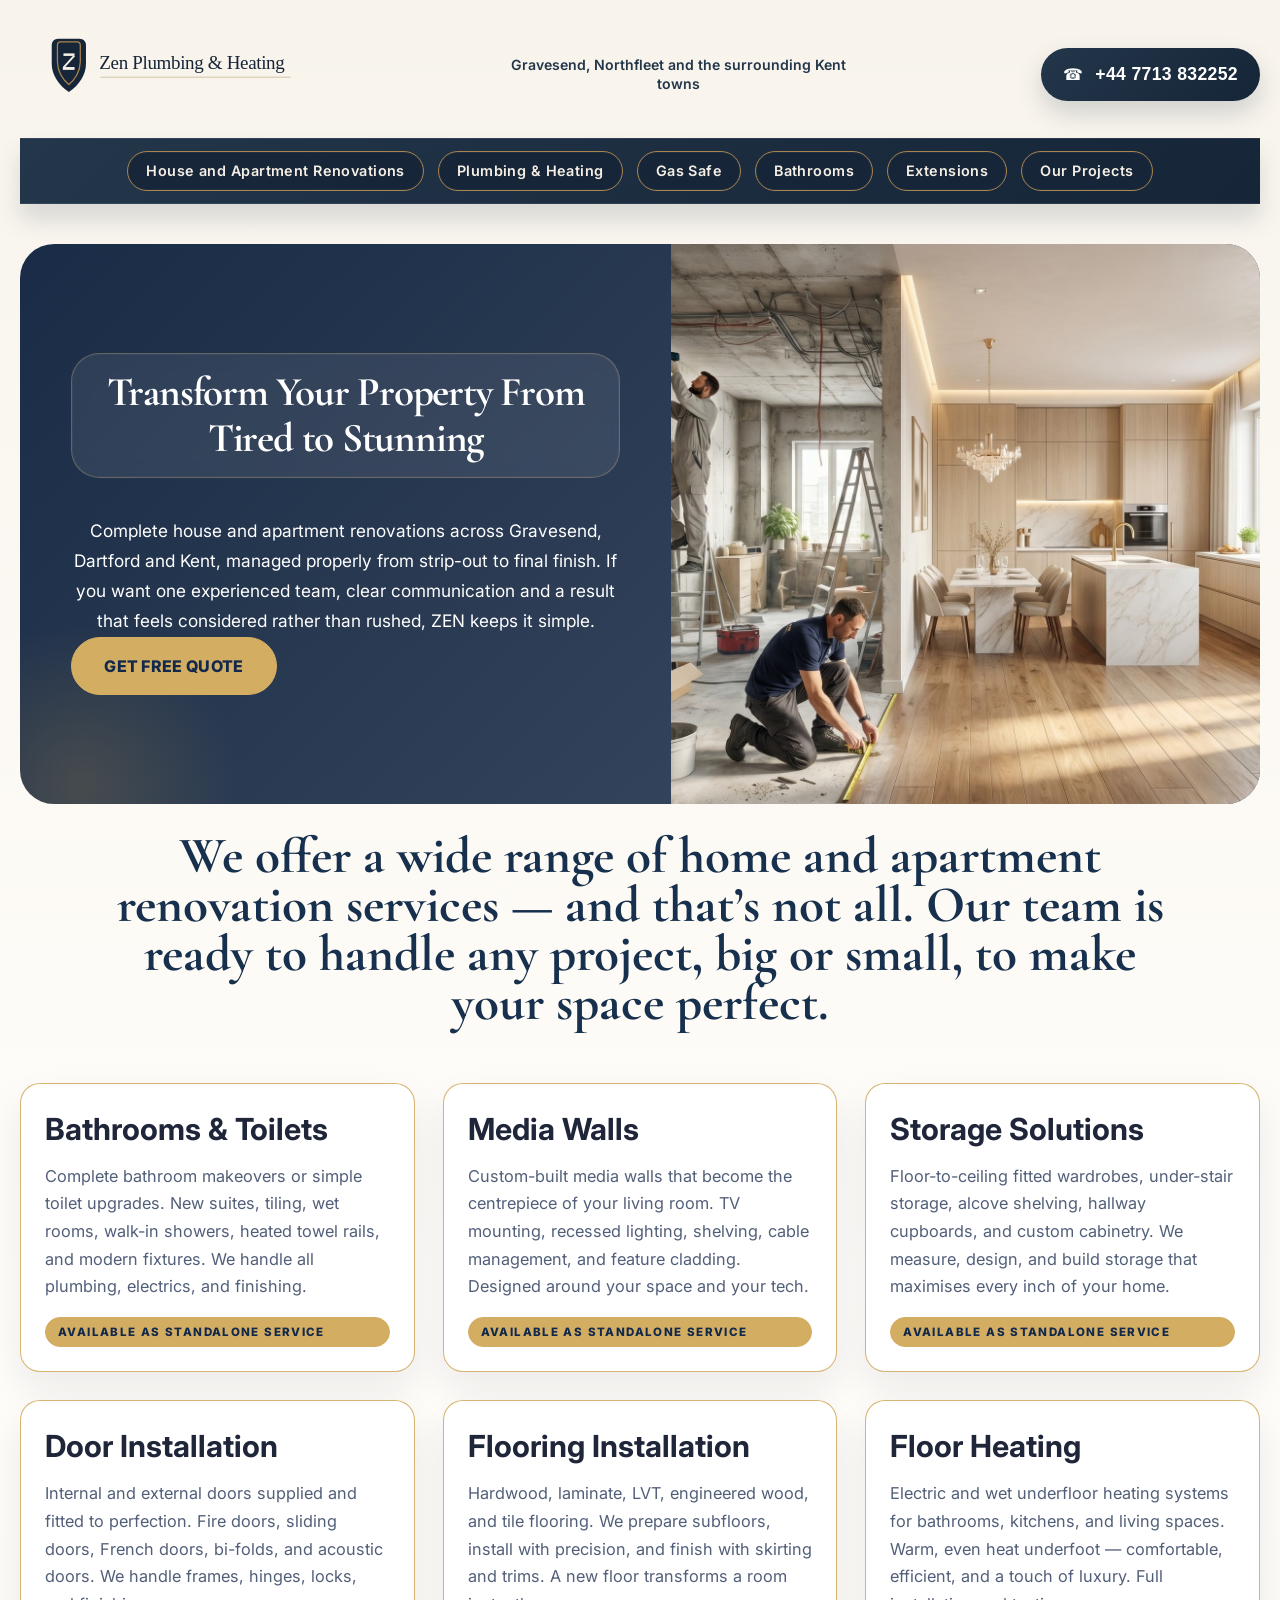
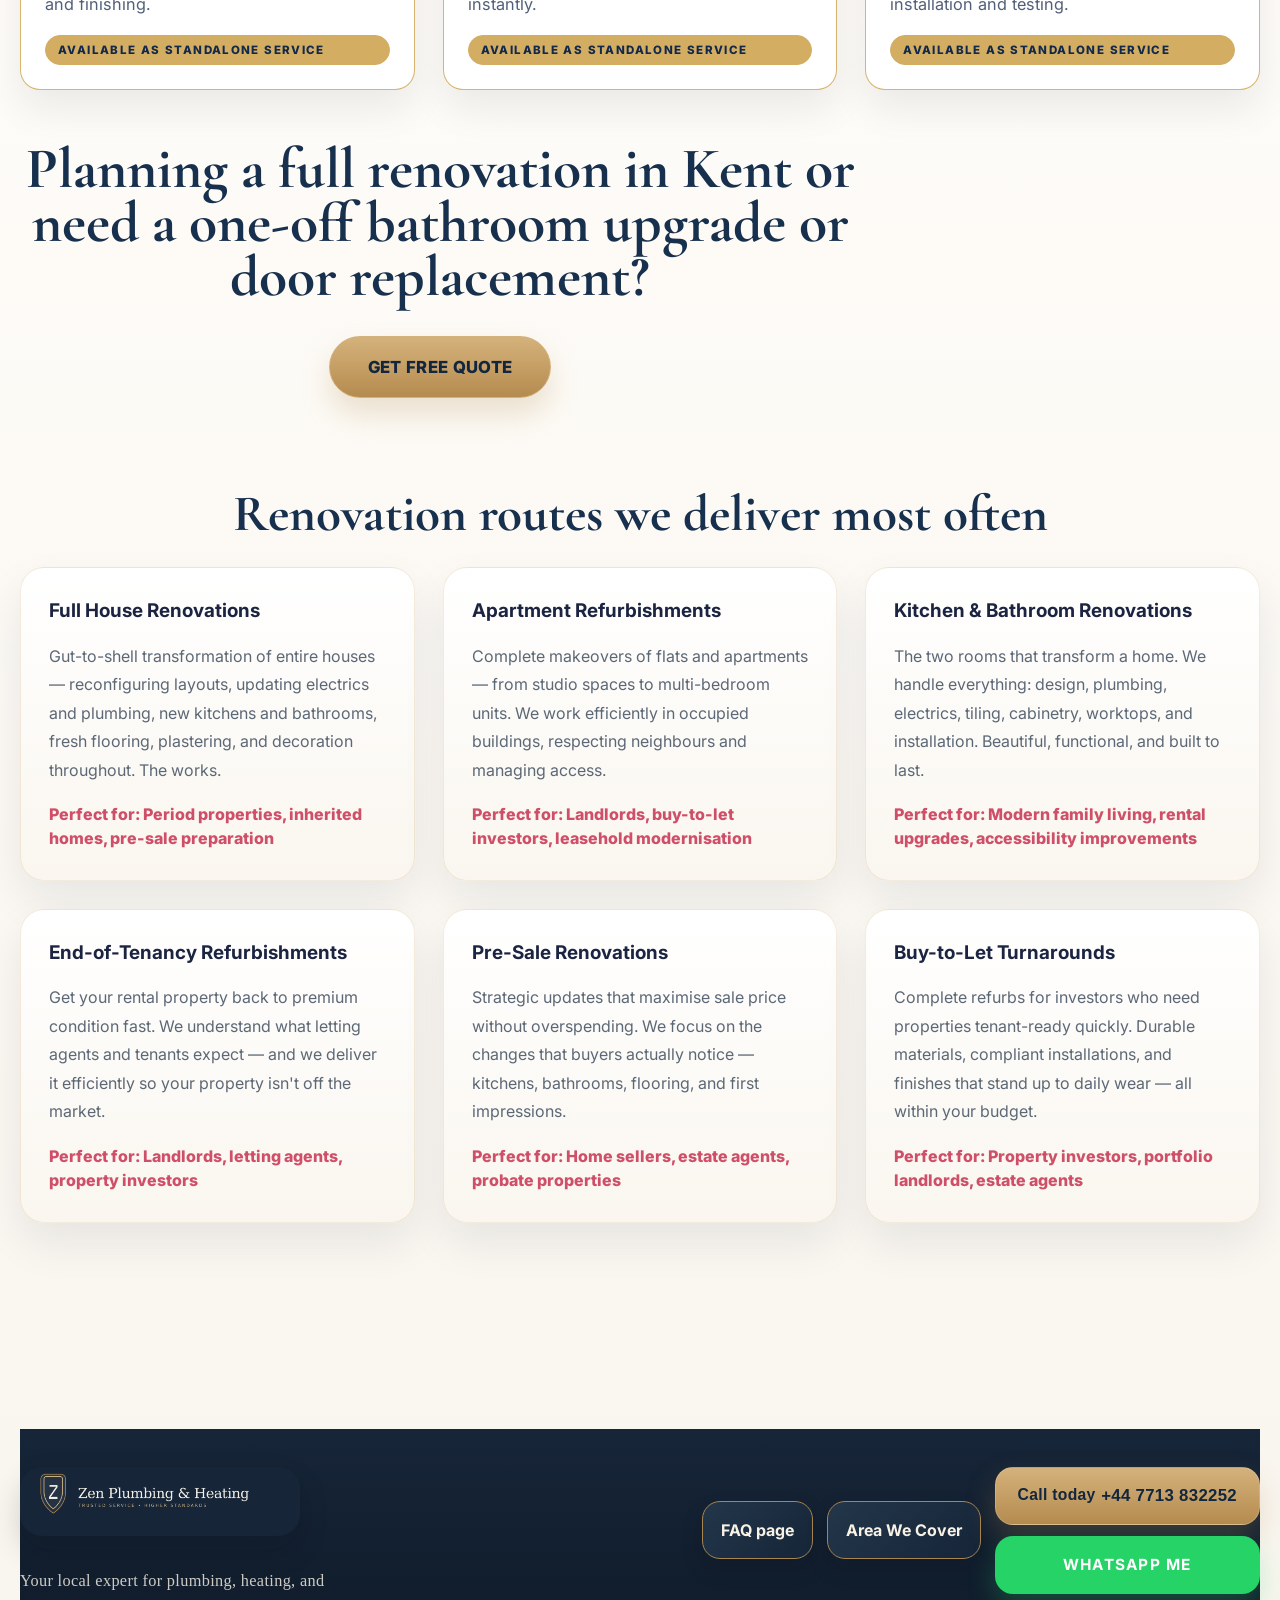
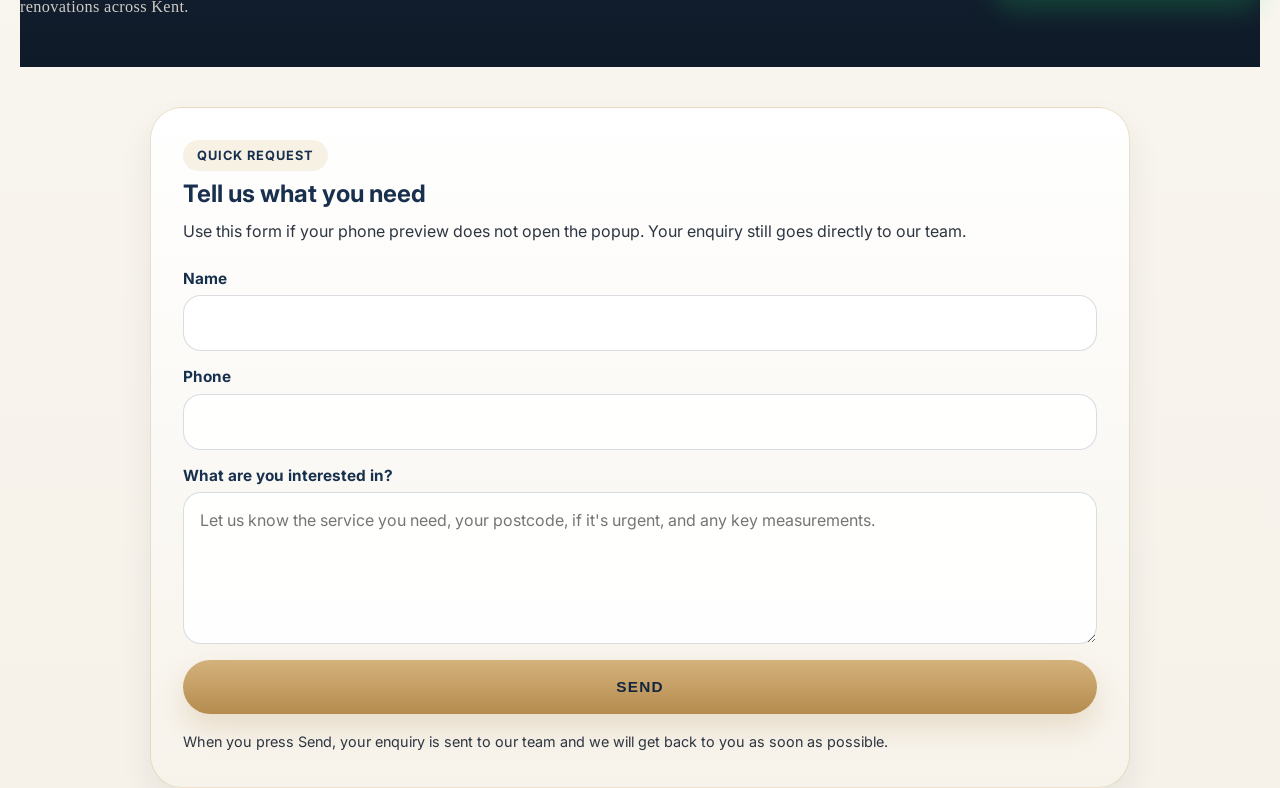
==== commit 7cbed50d: "Add files via upload" ====
--- a/complete-renovations.html
+++ b/complete-renovations.html
@@ -347,6 +347,47 @@
       padding: 24px 0;
       z-index: 60;
     }
+    .quote-request-section {
+      margin: 40px auto 0;
+      width: min(980px, calc(100% - 32px));
+    }
+    .quote-request-card {
+      position: relative;
+      border-radius: 32px;
+      padding: 32px;
+      background: linear-gradient(180deg, rgba(255,255,255,0.98) 0%, rgba(247,243,235,0.98) 100%);
+      border: 1px solid rgba(200, 164, 106, 0.34);
+      box-shadow: 0 16px 34px rgba(17, 31, 47, 0.07);
+    }
+    .quote-request-card h2 {
+      margin: 8px 0 10px;
+      color: var(--zen-navy);
+    }
+    .quote-request-card p {
+      margin: 0;
+      color: var(--zen-muted);
+      line-height: 1.7;
+    }
+    .quote-request-kicker {
+      display: inline-flex;
+      align-items: center;
+      padding: 8px 14px;
+      border-radius: 999px;
+      background: rgba(211,173,98,0.16);
+      color: var(--zen-navy);
+      font-size: 0.8rem;
+      font-weight: 700;
+      letter-spacing: 0.08em;
+      text-transform: uppercase;
+    }
+    .quote-request-card .quote-modal-form {
+      margin-top: 24px;
+    }
+    .quote-modal-backdrop {
+      position: absolute;
+      inset: 0;
+      display: block;
+    }
 .modal-close {
       position: absolute;
       right: 18px;
@@ -360,6 +401,24 @@
       font-size: 1.1rem;
       cursor: pointer;
     }
+    .quote-modal-close {
+      position: absolute;
+      right: 18px;
+      top: 18px;
+      width: 42px;
+      height: 42px;
+      display: inline-flex;
+      align-items: center;
+      justify-content: center;
+      border-radius: 50%;
+      border: 0;
+      background: rgba(16,35,63,0.08);
+      color: var(--zen-navy);
+      font-size: 1.4rem;
+      cursor: pointer;
+      text-decoration: none;
+      z-index: 2;
+    }
     .quote-form {
       display: grid;
       gap: 14px;
@@ -403,6 +462,8 @@
       .ren-benefits-grid { display: grid; grid-template-columns: repeat(4, minmax(0, 1fr)); gap: 18px; }
       .ren-shell { width: min(var(--zen-max), calc(100% - 20px)); padding: 22px 0 64px; }
       .topbar-inner, .nav-inner { width: min(var(--zen-max), calc(100% - 20px)); }
+      .quote-request-section { width: min(100%, calc(100% - 20px)); }
+      .quote-request-card { padding: 22px 18px; border-radius: 24px; }
       .ren-grid-4,
       .ren-grid-3,
       .ren-gallery,
@@ -869,7 +930,7 @@
       <h1><span>Transform Your Property From Tired to Stunning</span></h1>
       <p>Complete house and apartment renovations across Gravesend, Dartford and Kent, managed properly from strip-out to final finish. If you want one experienced team, clear communication and a result that feels considered rather than rushed, ZEN keeps it simple.</p>
       <div class="ren-hero-actions">
-        <button class="button button-gold" type="button" data-open-quote-modal data-cta-label="GET FREE QUOTE">GET FREE QUOTE</button>
+                <a class="button button-gold" href="#quote-request" data-open-quote-modal data-cta-label="GET FREE QUOTE">GET FREE QUOTE</a>
       </div>
     </div>
     <div class="ren-hero-media">
@@ -936,7 +997,7 @@
       <div class="container ren-final-cta__inner">
         <h2>Planning a full renovation in Kent or need a one-off bathroom upgrade or door replacement?</h2>
         <div class="ren-final-cta__actions">
-          <button class="button button-gold" type="button" data-open-quote-modal data-cta-label="GET FREE QUOTE">GET FREE QUOTE</button>
+          <a class="button button-gold" href="#quote-request" data-open-quote-modal data-cta-label="GET FREE QUOTE">GET FREE QUOTE</a>
         </div>
       </div>
     </section>
@@ -998,10 +1059,42 @@
   </div>
 </footer>
 
-<div class="quote-modal" id="quote-request" hidden aria-hidden="true">
-  <div class="quote-modal-backdrop" data-close-quote-modal></div>
+<section class="quote-request-section" id="quote-request">
+  <div class="quote-request-card">
+    <span class="quote-request-kicker">Quick request</span>
+    <h2>Tell us what you need</h2>
+    <p>Use this form if your phone preview does not open the popup. Your enquiry still goes directly to our team.</p>
+    <form class="quote-modal-form" action="https://formsubmit.co/thaqi_100@hotmail.com" method="POST">
+      <input type="hidden" name="_subject" value="New Website Enquiry" />
+      <input type="hidden" name="_captcha" value="false" />
+      <input type="hidden" name="_template" value="table" />
+      <input type="hidden" name="ctaSource" value="Inline quick request" />
+
+      <label class="quote-field">
+        <span>Name</span>
+        <input type="text" name="name" autocomplete="name" required />
+      </label>
+
+      <label class="quote-field">
+        <span>Phone</span>
+        <input type="tel" name="phone" autocomplete="tel" required />
+      </label>
+
+      <label class="quote-field">
+        <span>What are you interested in?</span>
+        <textarea name="interest" rows="5" required placeholder="Let us know the service you need, your postcode, if it's urgent, and any key measurements."></textarea>
+      </label>
+
+      <button class="quote-submit" type="submit">Send</button>
+      <p class="quote-modal-note">When you press Send, your enquiry is sent to our team and we will get back to you as soon as possible.</p>
+    </form>
+  </div>
+</section>
+
+<div class="quote-modal" id="quote-request-modal" hidden aria-hidden="true">
+  <a class="quote-modal-backdrop" href="#quote-request" aria-label="Close request form" data-close-quote-modal></a>
   <div class="quote-modal-dialog" role="dialog" aria-modal="true" aria-labelledby="quote-modal-title">
-    <button class="quote-modal-close" type="button" aria-label="Close request form" data-close-quote-modal>×</button>
+    <a class="quote-modal-close" href="#quote-request" aria-label="Close request form" data-close-quote-modal>×</a>
     <div class="quote-modal-copy">
       <p class="quote-modal-kicker">Quick request</p>
       <h2 id="quote-modal-title">Tell us what you need</h2>
@@ -1036,7 +1129,7 @@
   </div>
   <script>
     (function () {
-      const modal = document.getElementById('quote-request');
+      const modal = document.getElementById('quote-request-modal');
       const form = document.getElementById('quote-modal-form');
       const ctaSource = document.getElementById('quote-cta-source');
       const triggers = document.querySelectorAll('[data-open-quote-modal]');
@@ -1071,7 +1164,10 @@
       });
 
       closeButtons.forEach(function (button) {
-        button.addEventListener('click', closeModal);
+        button.addEventListener('click', function (event) {
+          event.preventDefault();
+          closeModal();
+        });
       });
 
       document.addEventListener('keydown', function (event) {
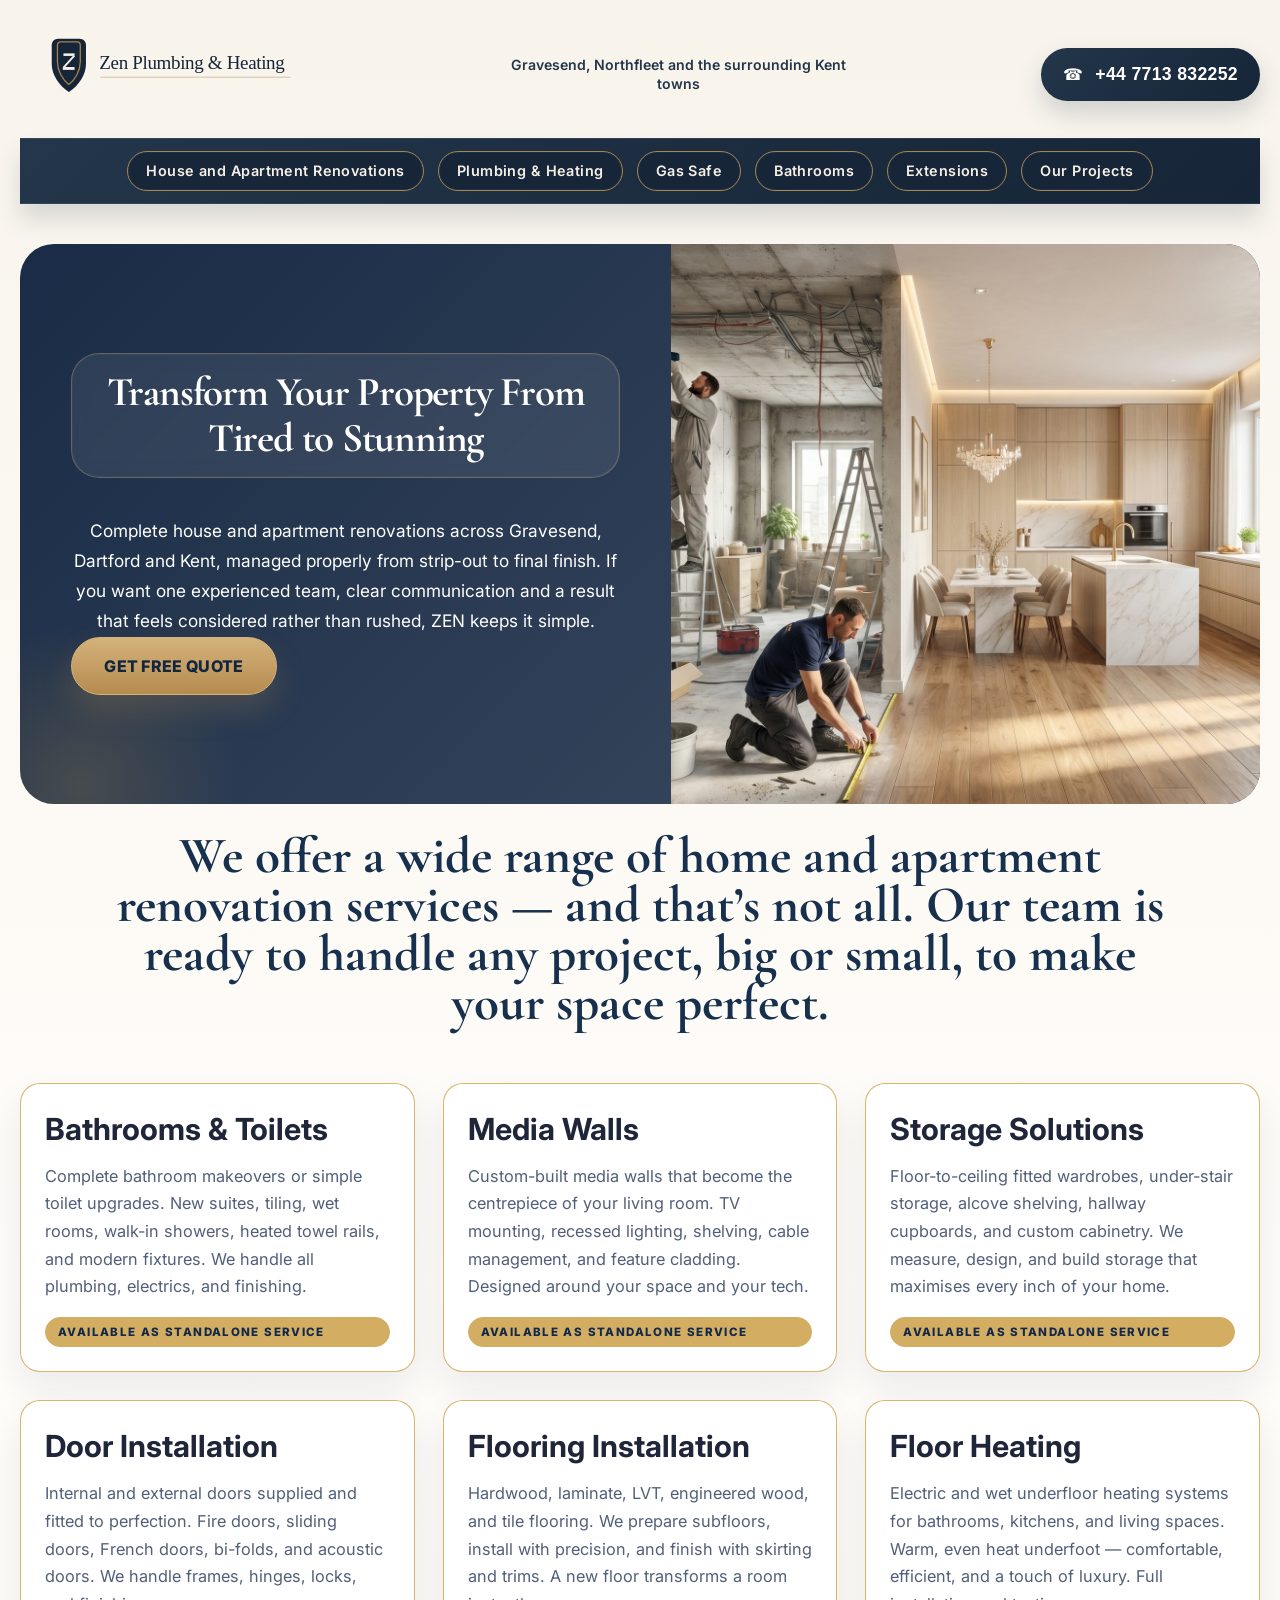
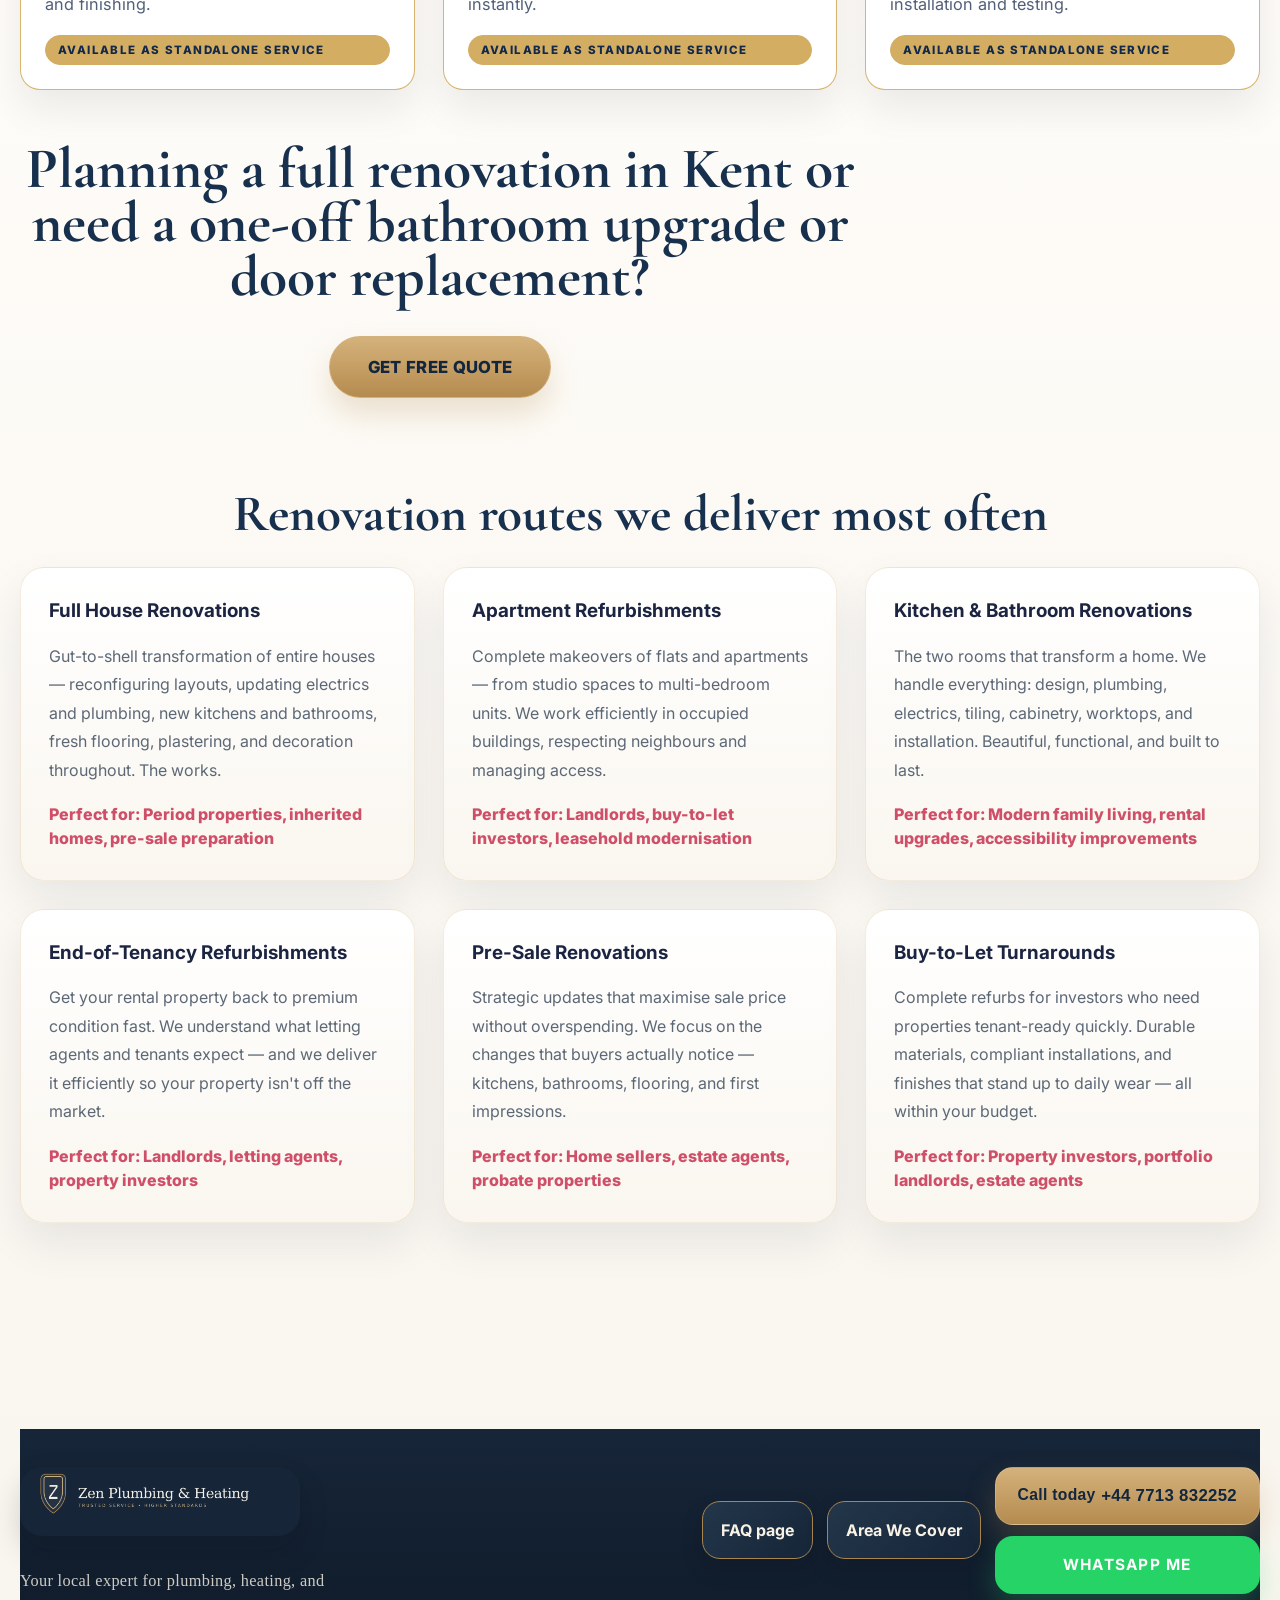
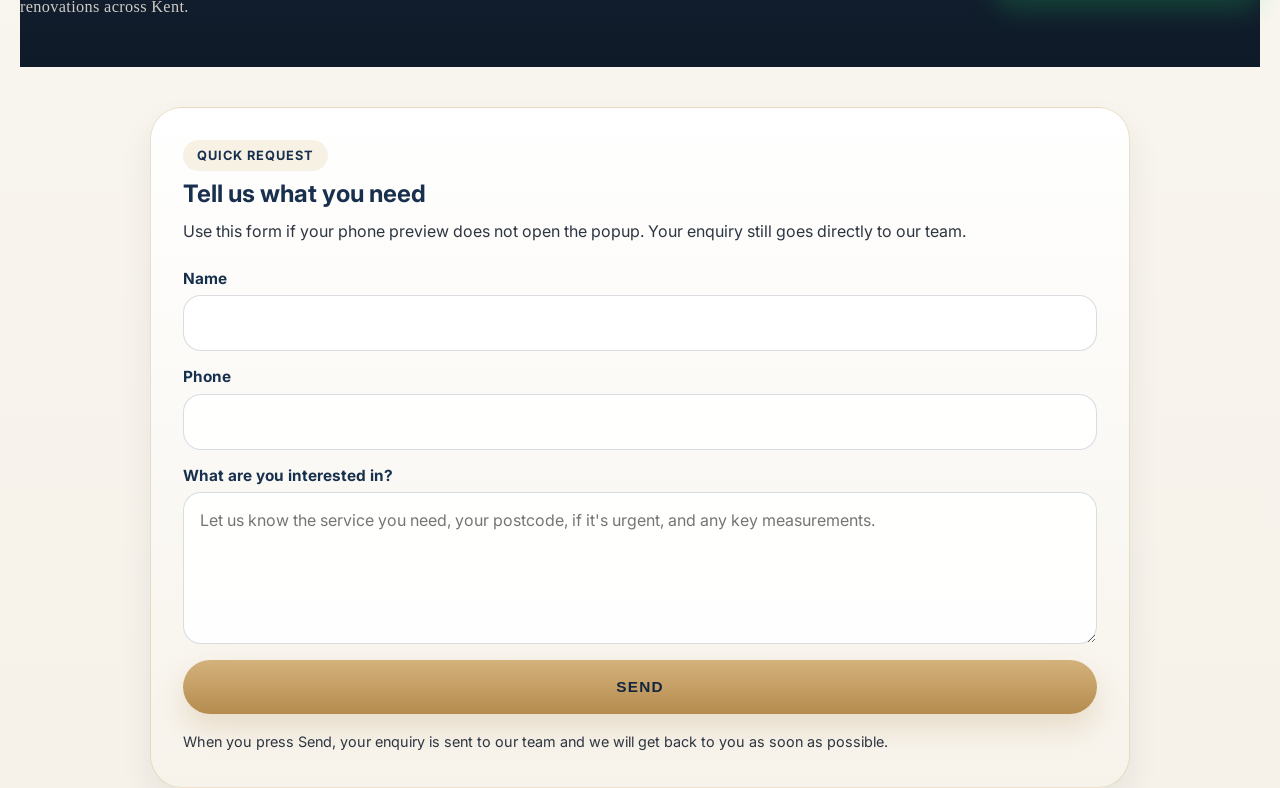
==== commit 39a8195b: "Add files via upload" ====
--- a/complete-renovations.html
+++ b/complete-renovations.html
@@ -930,7 +930,7 @@
       <h1><span>Transform Your Property From Tired to Stunning</span></h1>
       <p>Complete house and apartment renovations across Gravesend, Dartford and Kent, managed properly from strip-out to final finish. If you want one experienced team, clear communication and a result that feels considered rather than rushed, ZEN keeps it simple.</p>
       <div class="ren-hero-actions">
-                <a class="button button-gold" href="#quote-request" data-open-quote-modal data-cta-label="GET FREE QUOTE">GET FREE QUOTE</a>
+            <a class="button button-gold" href="quick-request.html">GET FREE QUOTE</a>
       </div>
     </div>
     <div class="ren-hero-media">
@@ -997,7 +997,7 @@
       <div class="container ren-final-cta__inner">
         <h2>Planning a full renovation in Kent or need a one-off bathroom upgrade or door replacement?</h2>
         <div class="ren-final-cta__actions">
-          <a class="button button-gold" href="#quote-request" data-open-quote-modal data-cta-label="GET FREE QUOTE">GET FREE QUOTE</a>
+            <a class="button button-gold" href="quick-request.html">GET FREE QUOTE</a>
         </div>
       </div>
     </section>
@@ -1129,22 +1129,24 @@
   </div>
   <script>
     (function () {
-      const modal = document.getElementById('quote-request-modal');
-      const form = document.getElementById('quote-modal-form');
-      const ctaSource = document.getElementById('quote-cta-source');
+      const modal = document.getElementById('quote-request-modal') || document.getElementById('quote-request');
       const triggers = document.querySelectorAll('[data-open-quote-modal]');
-      const closeButtons = document.querySelectorAll('[data-close-quote-modal]');
-
-      if (!modal || !form || !ctaSource || !triggers.length) {
+      const form = modal ? modal.querySelector('#quote-modal-form, form') : null;
+      const ctaSource = modal ? modal.querySelector('#quote-cta-source, input[name="ctaSource"]') : null;
+      const closeButtons = modal ? modal.querySelectorAll('[data-close-quote-modal]') : [];
+
+      if (!modal || !triggers.length) {
         return;
       }
 
       const openModal = function (sourceLabel) {
-        ctaSource.value = sourceLabel || 'Website enquiry';
+        if (ctaSource) {
+          ctaSource.value = sourceLabel || 'Website enquiry';
+        }
         modal.hidden = false;
         modal.setAttribute('aria-hidden', 'false');
         document.body.classList.add('quote-modal-open');
-        const firstInput = form.querySelector('input[name="name"]');
+        const firstInput = modal.querySelector('input[name="name"], input, textarea');
         if (firstInput) {
           window.setTimeout(function () { firstInput.focus(); }, 60);
         }
